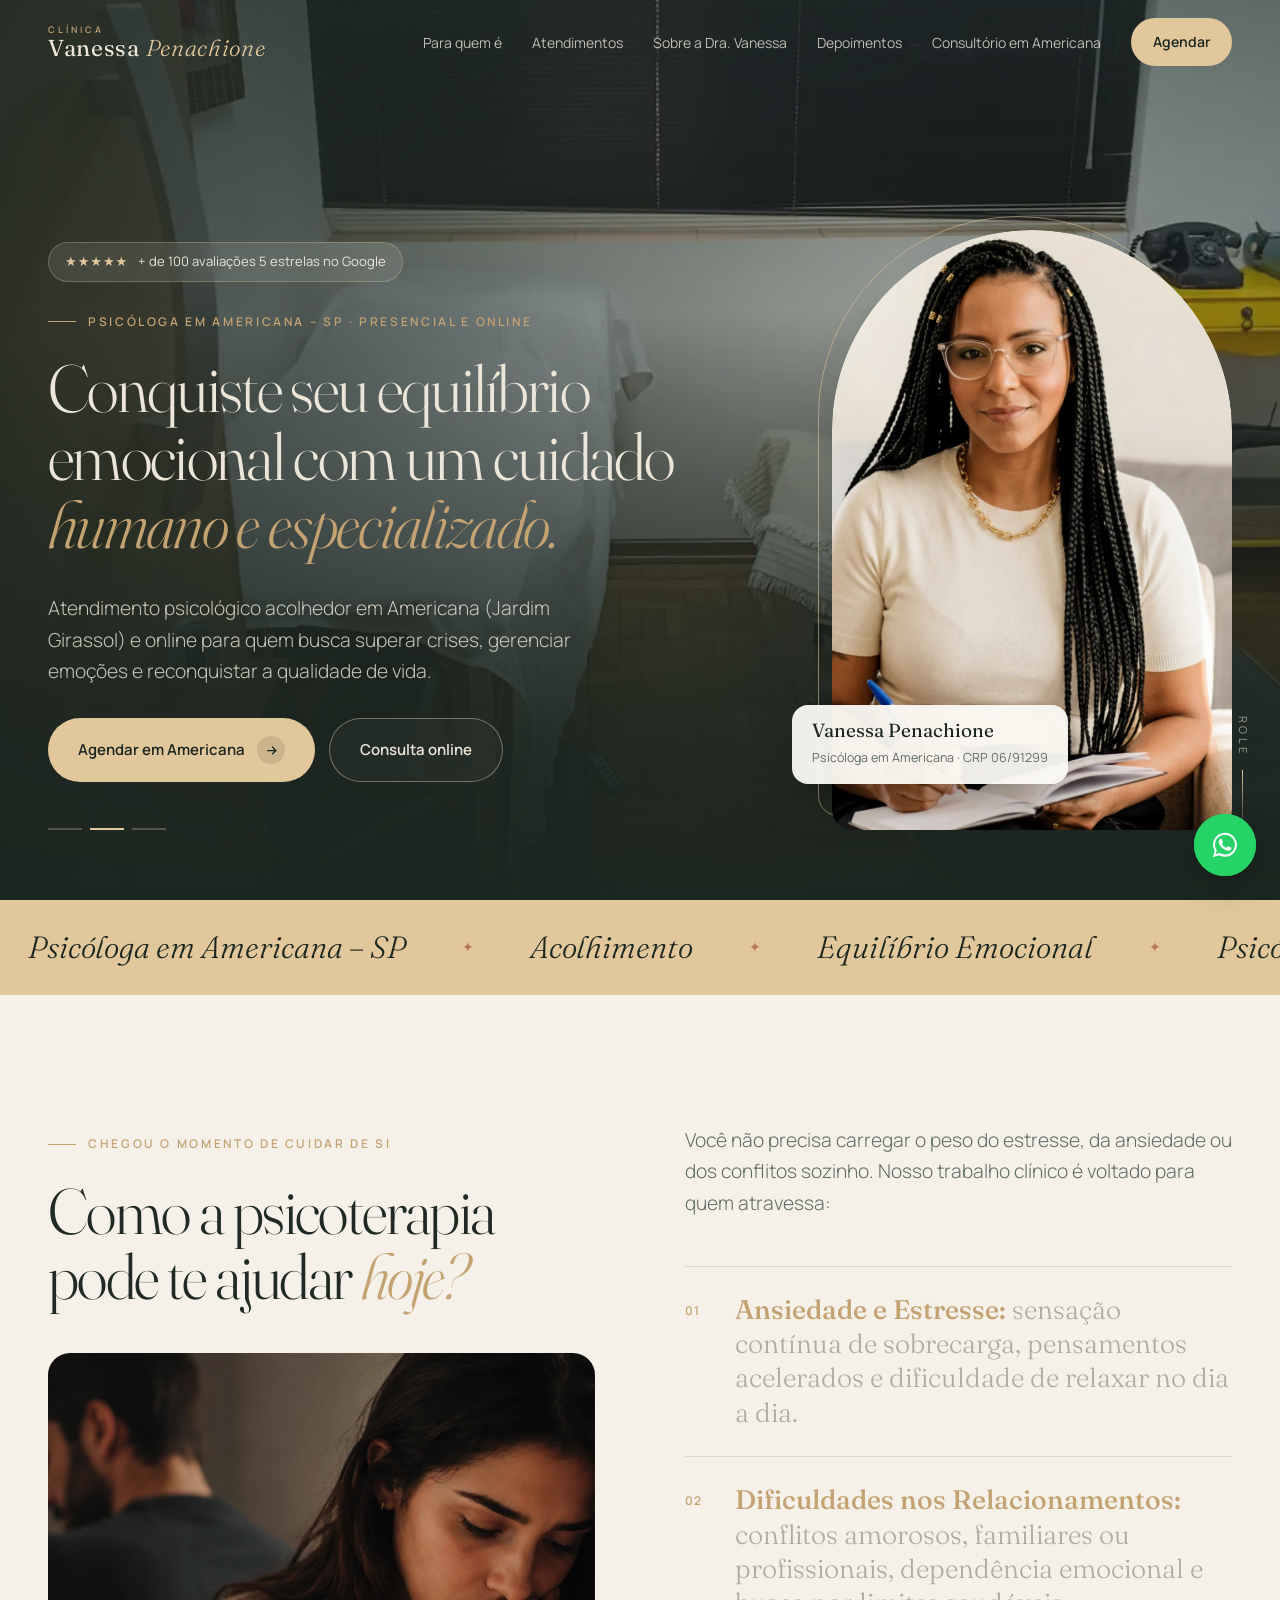
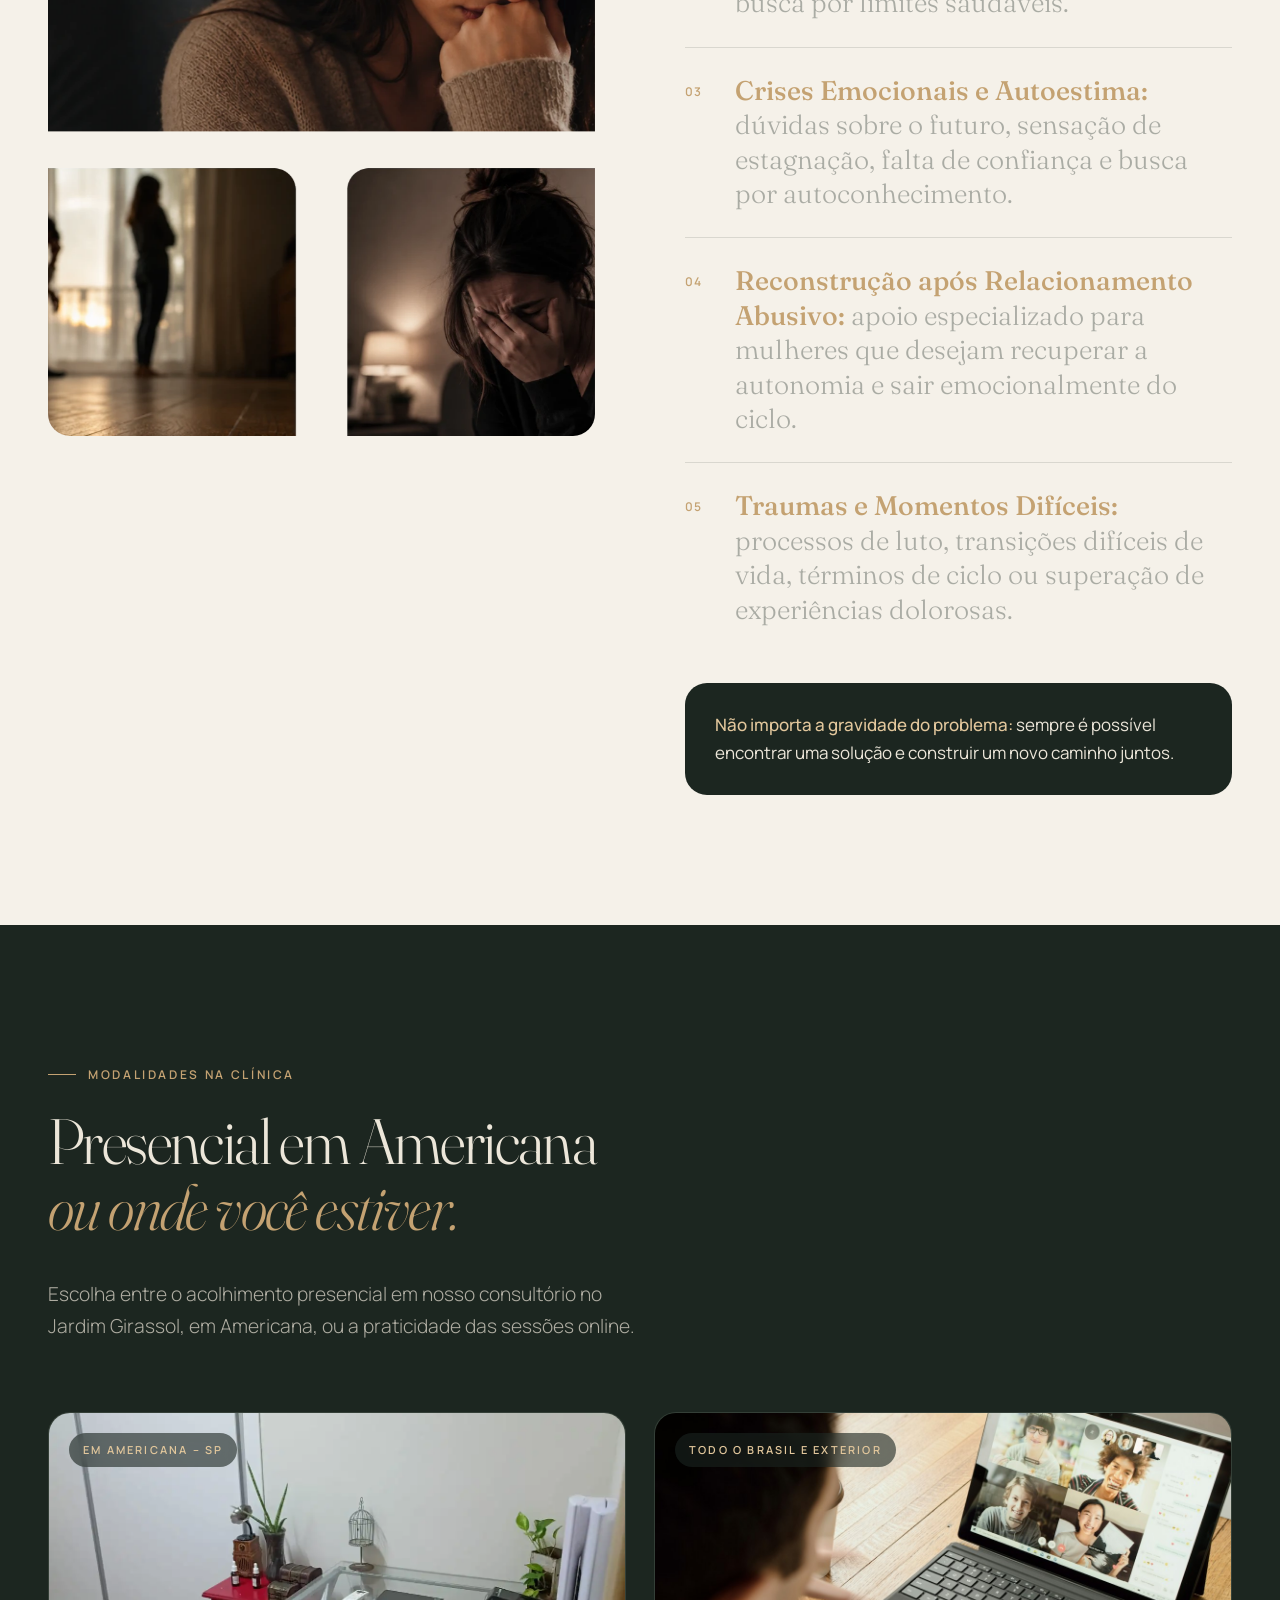
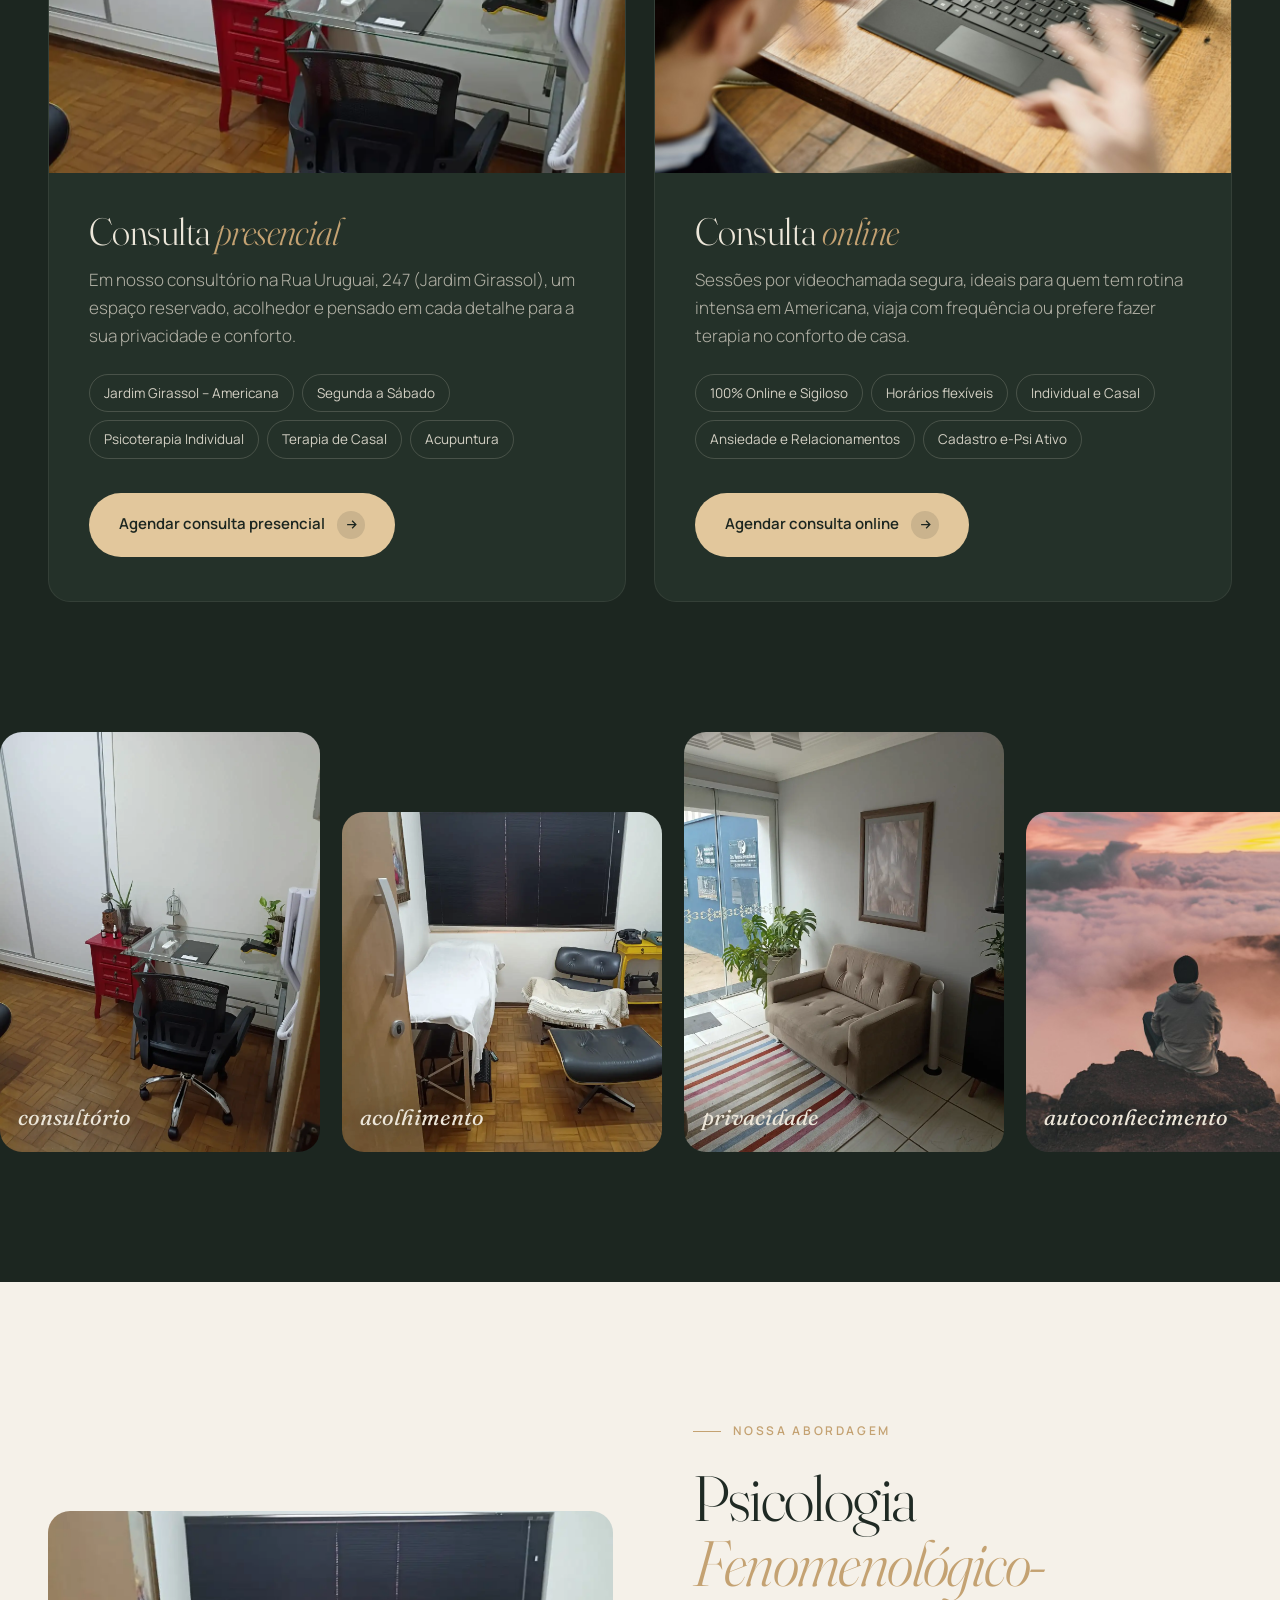
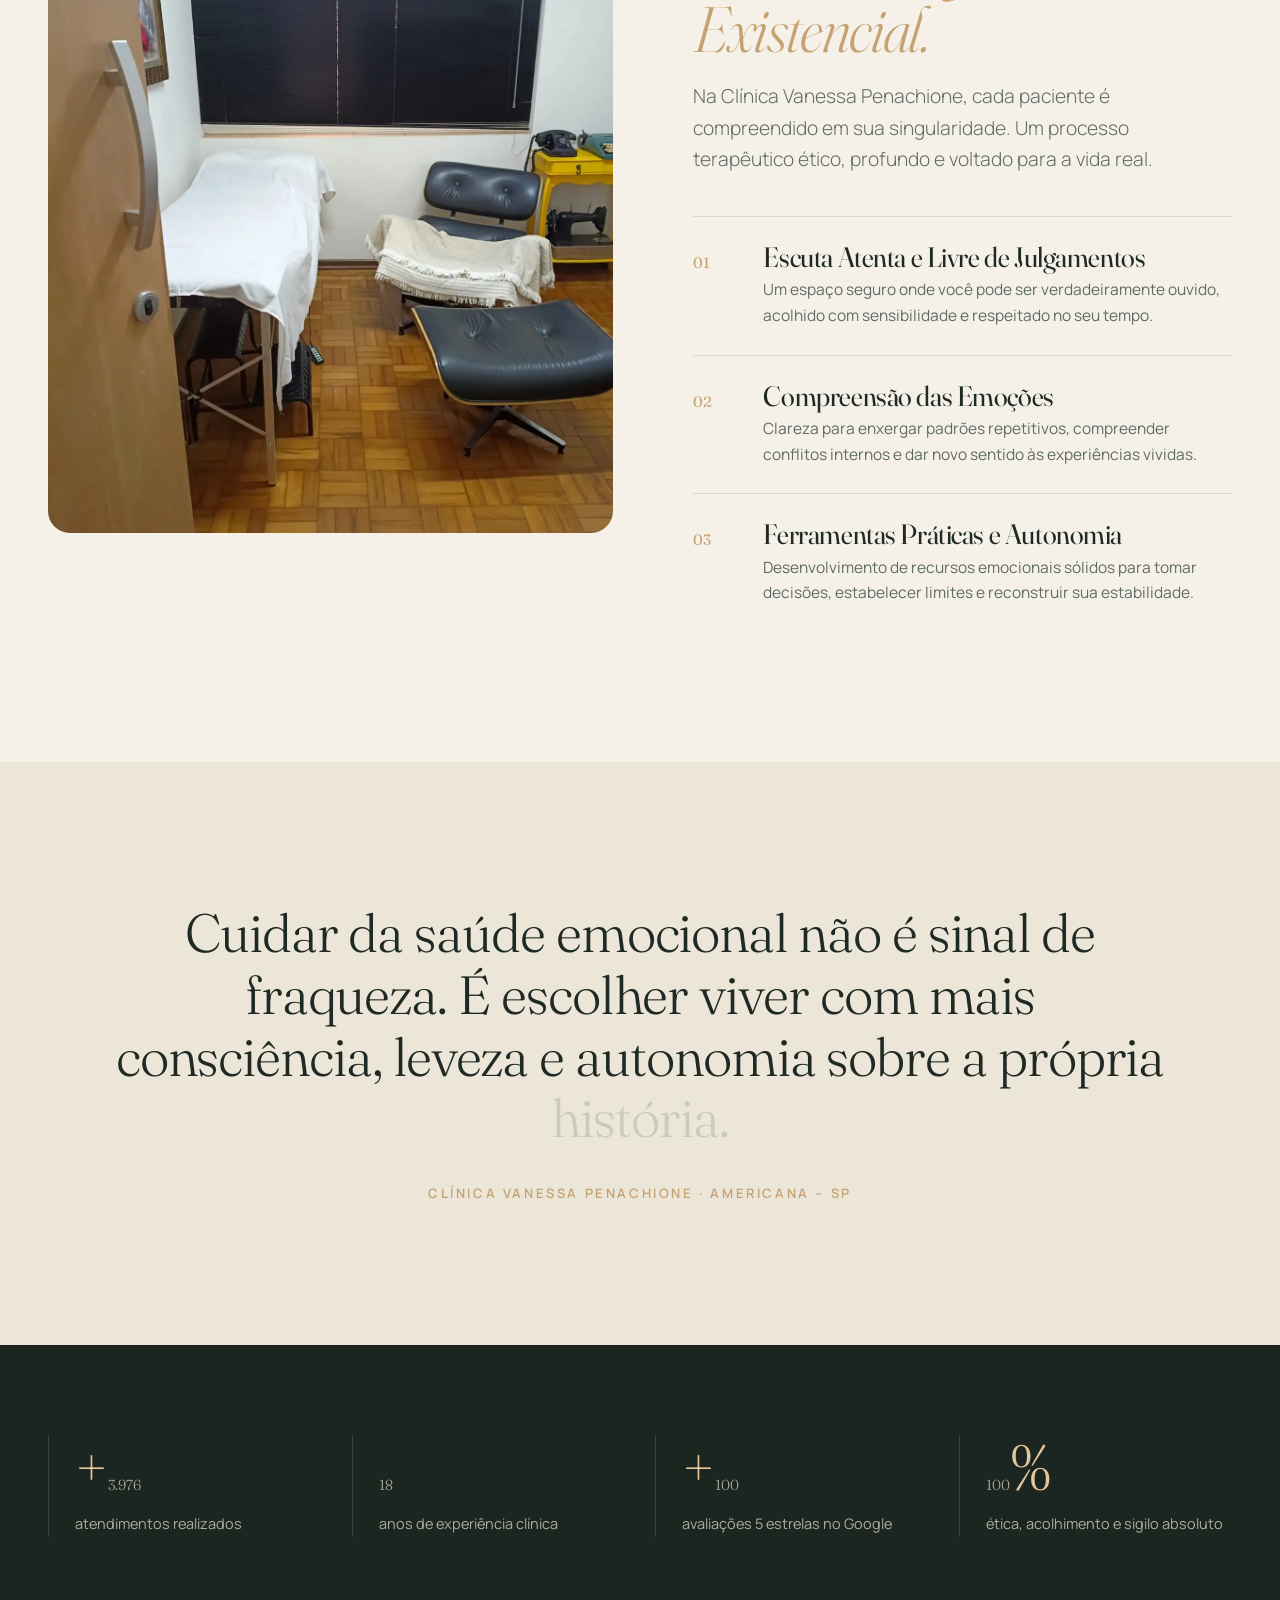
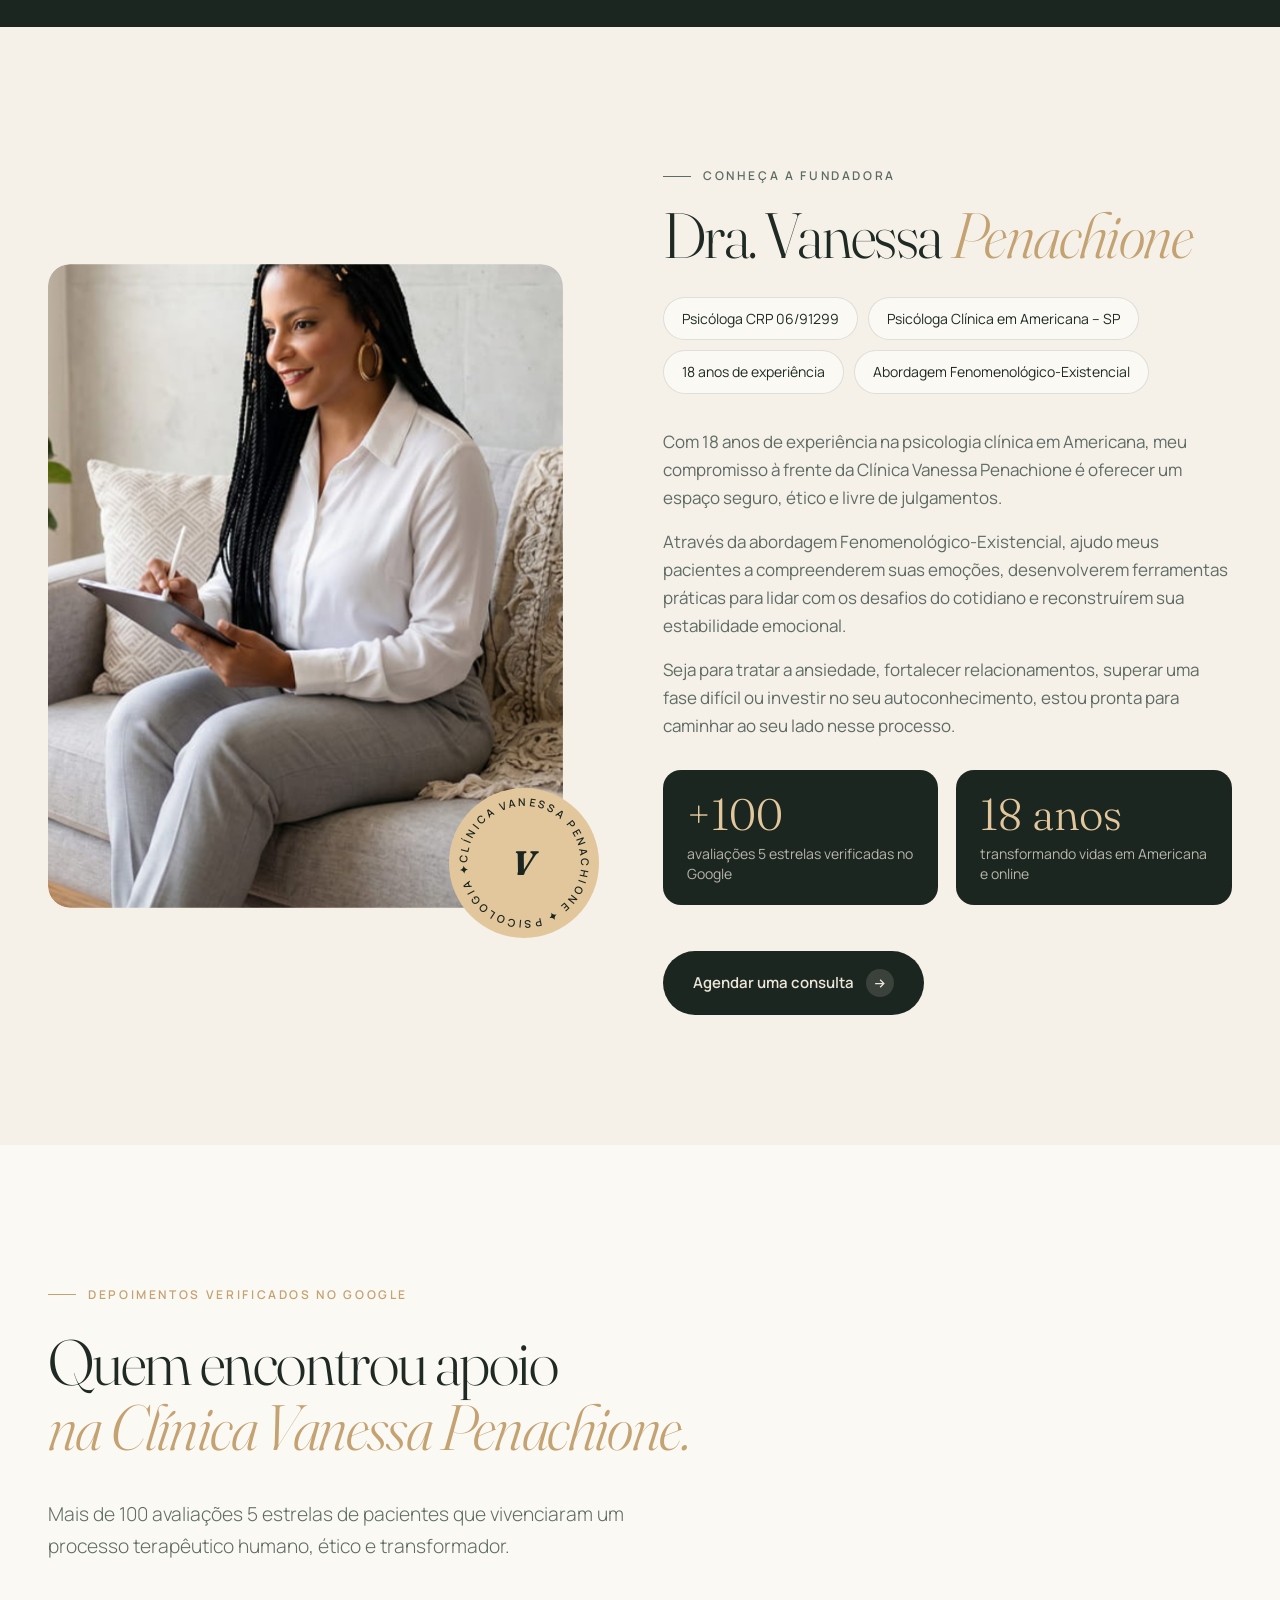
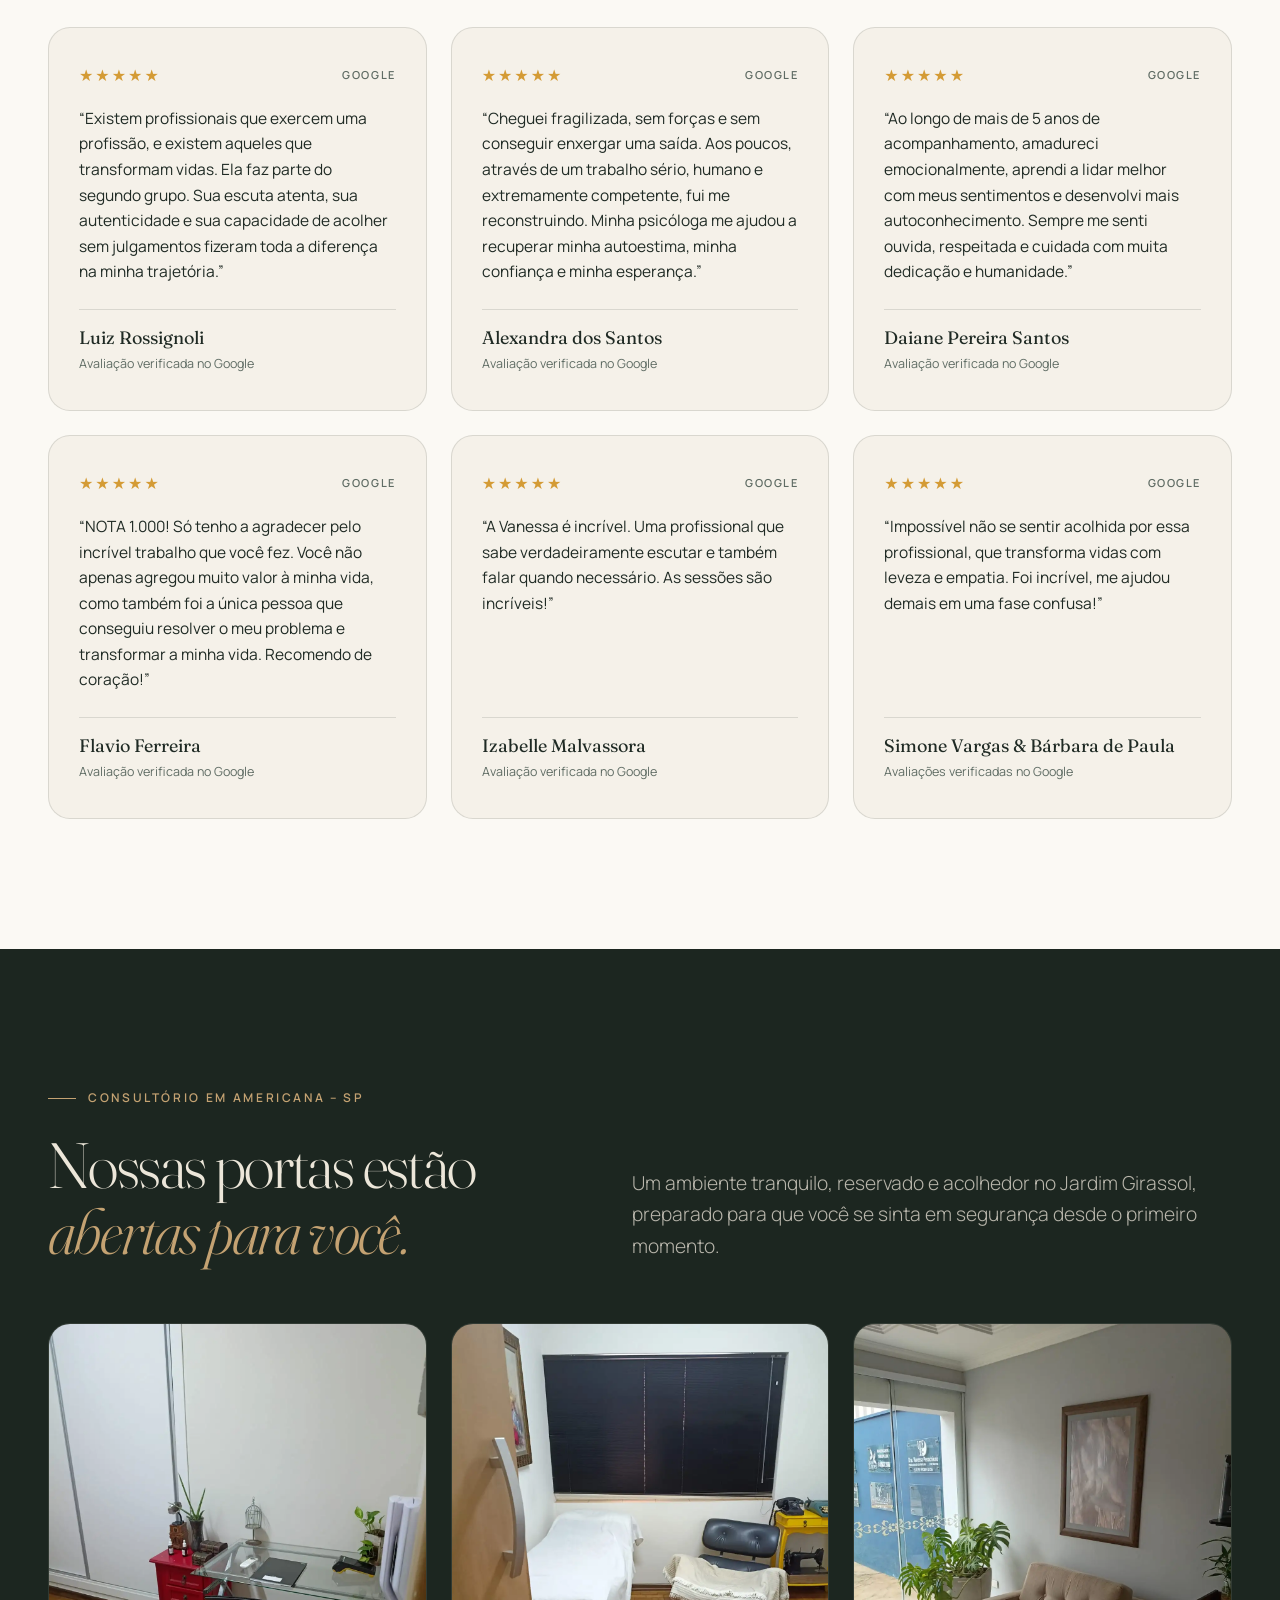
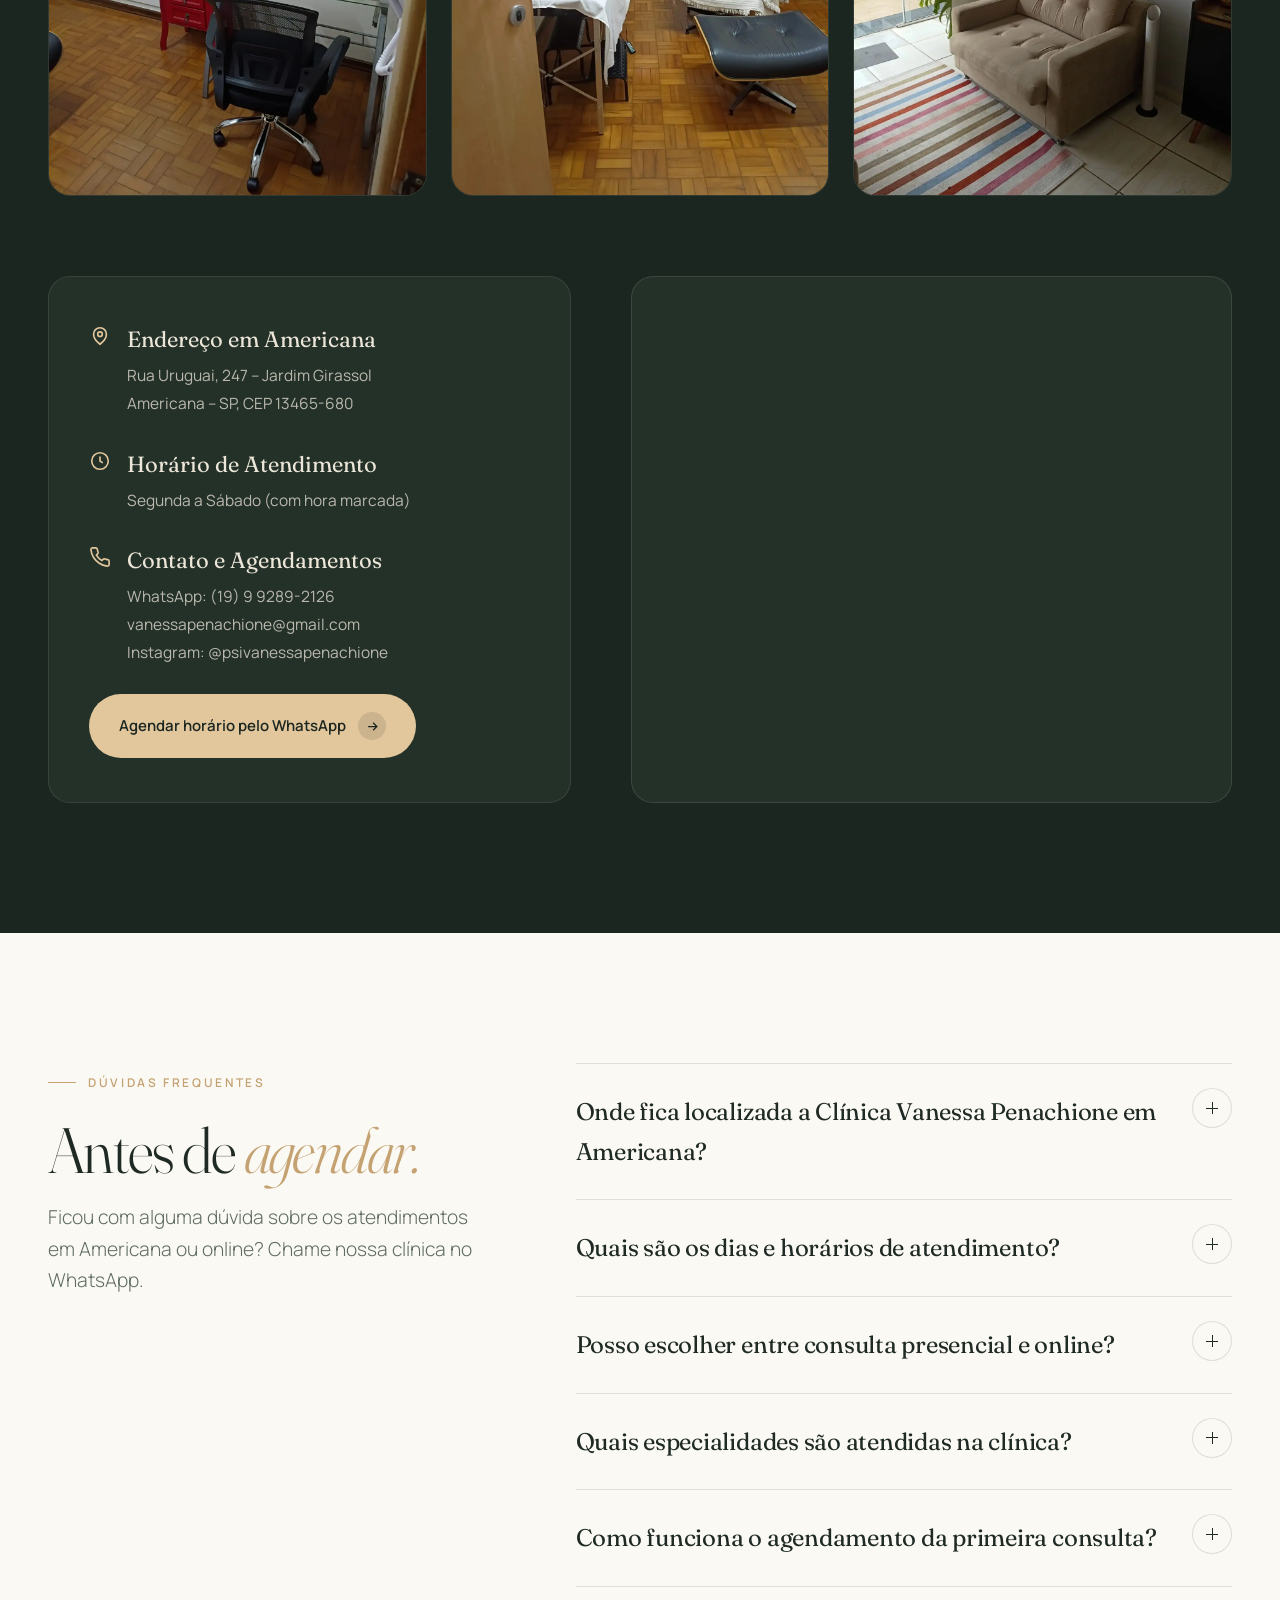
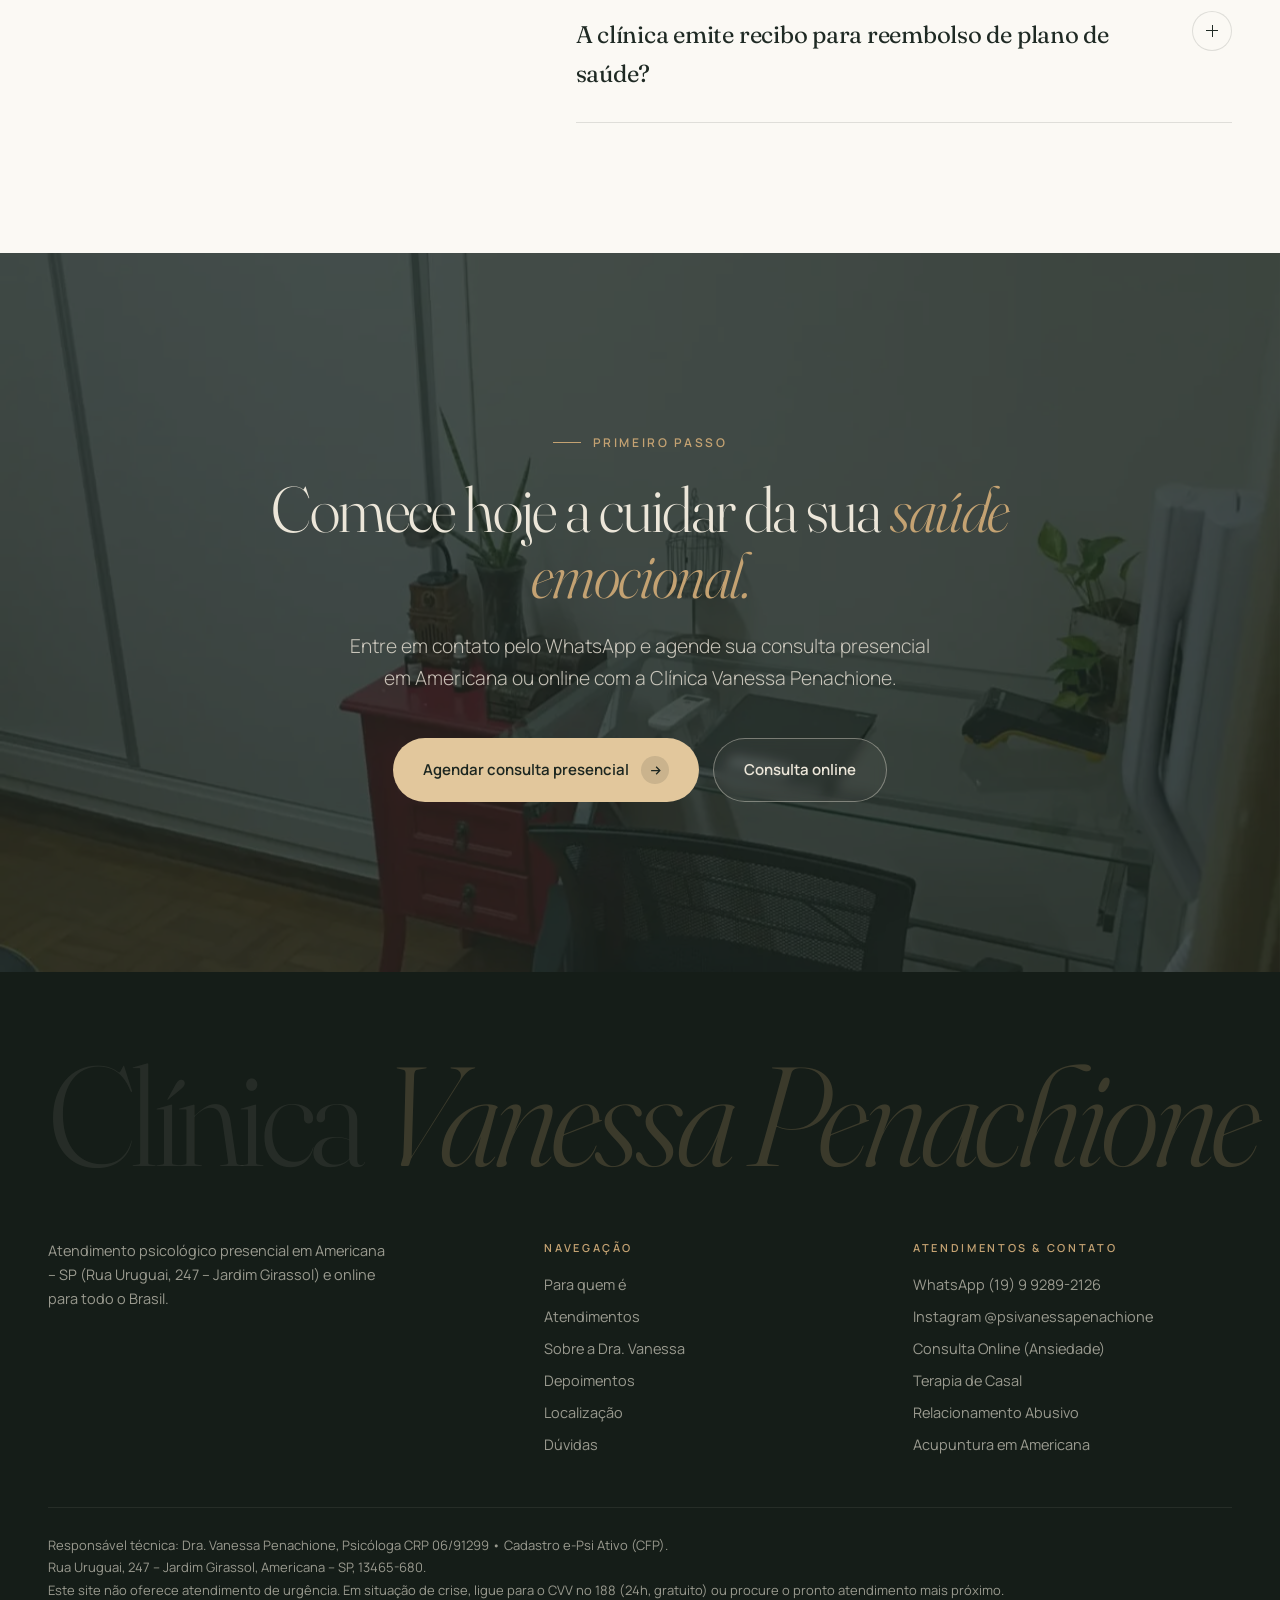
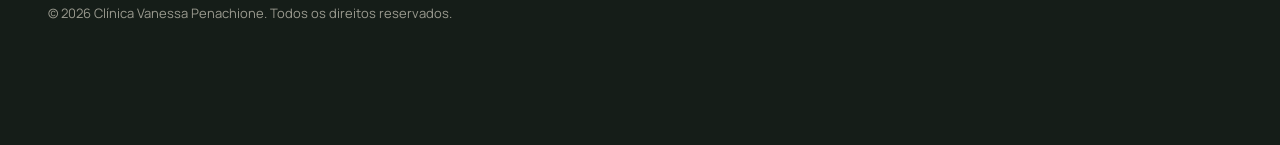
==== americana/index.html @ c2166258 "Adiciona pagina Consulta Online (Ansiedade) e 2a versao de Psicologa em Americana" ====
<!DOCTYPE html>
<html lang="pt-BR">
<head>
  <meta charset="UTF-8">
  <meta name="viewport" content="width=device-width, initial-scale=1.0, viewport-fit=cover">
  <title>Psicóloga em Americana – SP | Clínica Vanessa Penachione</title>
  <meta name="robots" content="max-image-preview:large">
  <meta name="description" content="Atendimento psicológico acolhedor em Americana (Jardim Girassol) e online para quem busca superar crises, gerenciar emoções e reconquistar a qualidade de vida. Clínica Vanessa Penachione – CRP 06/91299.">
  <meta property="og:type" content="website">
  <meta property="og:site_name" content="Clínica Vanessa Penachione">
  <meta property="og:title" content="Psicóloga em Americana – SP | Clínica Vanessa Penachione">
  <meta property="og:description" content="Atendimento psicológico acolhedor em Americana e online. +100 avaliações 5 estrelas no Google e 18 anos de experiência clínica.">
  <meta property="og:url" content="https://vanessapenachione.com.br/psicologa-em-americana/">
  <meta property="og:image" content="https://vanessapenachione.com.br/assets/img/Foto-Vanessa-Psicologa-2.jpg">

  <!-- Google Tag Manager -->
  <script>(function(w,d,s,l,i){w[l]=w[l]||[];w[l].push({'gtm.start':
  new Date().getTime(),event:'gtm.js'});var f=d.getElementsByTagName(s)[0],
  j=d.createElement(s),dl=l!='dataLayer'?'&l='+l:'';j.async=true;j.src=
  'https://www.googletagmanager.com/gtm.js?id='+i+dl;f.parentNode.insertBefore(j,f);
  })(window,document,'script','dataLayer','GTM-53XDV8VB');</script>
  <!-- End Google Tag Manager -->

  <!-- Google Fonts: Fraunces & Manrope -->
  <link rel="preconnect" href="https://fonts.googleapis.com">
  <link rel="preconnect" href="https://fonts.gstatic.com" crossorigin>
  <link href="https://fonts.googleapis.com/css2?family=Fraunces:ital,opsz,wght@0,9..144,300;0,9..144,400;1,9..144,300;1,9..144,400&family=Manrope:wght@300;400;500;600;700&display=swap" rel="stylesheet">

  <style>
#raiz{
  --verde:#1c2620; --verde2:#243129; --verde3:#30433a;
  --creme:#ece6d9; --creme2:#f5f1e9; --papel:#fbf9f4;
  --ouro:#c4a272; --ouro2:#e2c79c; --terra:#b9785a;
  --texto:#1f2a24; --suave:#5f6c64; --linha:rgba(31,42,36,.13);
  --serif:"Fraunces",Georgia,serif; --sans:"Manrope",system-ui,sans-serif;
  --r:22px; --max:1240px; --ease:cubic-bezier(.2,.7,.1,1);
}
#raiz,#raiz *{box-sizing:border-box;margin:0;padding:0}
html{scroll-behavior:smooth}
body{margin:0!important;background:#f5f1e9!important}
#raiz{font-family:var(--sans);font-weight:400;color:var(--texto);background:var(--creme2);font-size:17px;line-height:1.65;-webkit-font-smoothing:antialiased;overflow-x:clip}
#raiz img{max-width:100%;display:block}
#raiz a{color:inherit}
#raiz .wrap{max-width:var(--max);margin:0 auto;padding:0 28px}
#raiz h1,#raiz h2,#raiz h3{font-family:var(--serif);font-weight:300;line-height:1.02;letter-spacing:-.025em;font-variation-settings:"opsz" 144;color:inherit;text-transform:none}
#raiz h1{font-size:clamp(46px,7.6vw,112px)}
#raiz h2{font-size:clamp(36px,5vw,68px)}
#raiz h3{font-size:28px;font-weight:400;letter-spacing:-.015em}
#raiz em{font-style:italic;color:var(--ouro)}
#raiz .kicker{font-size:12px;letter-spacing:.22em;text-transform:uppercase;font-weight:600;color:var(--ouro);display:inline-flex;align-items:center;gap:12px;margin-bottom:24px}
#raiz .kicker:before{content:"";width:28px;height:1px;background:currentColor}
#raiz .lead{font-size:clamp(17px,1.5vw,20px);color:var(--suave);max-width:600px;font-weight:300}
#raiz section{padding:130px 0;position:relative}
#raiz .btn{display:inline-flex;align-items:center;gap:12px;padding:18px 30px;border-radius:999px;font-family:var(--sans);font-size:15px;font-weight:600;text-decoration:none;transition:transform .35s var(--ease),box-shadow .35s,background .35s,color .35s;cursor:pointer;border:0;position:relative;overflow:hidden;white-space:nowrap}
#raiz .btn .seta{width:28px;height:28px;border-radius:50%;display:grid;place-items:center;background:rgba(28,38,32,.12);transition:transform .35s var(--ease)}
#raiz .btn:hover .seta{transform:translateX(4px) rotate(-45deg)}
#raiz .btn svg{width:15px;height:15px}
#raiz .btn-ouro{background:var(--ouro2);color:var(--verde)}
#raiz .btn-ouro:hover{background:#ecd5ae;box-shadow:0 18px 40px -12px rgba(196,162,114,.7)}
#raiz .btn-linha{border:1px solid rgba(236,230,217,.4);color:var(--creme);background:rgba(236,230,217,.04);backdrop-filter:blur(6px)}
#raiz .btn-linha:hover{background:var(--creme);color:var(--verde)}
#raiz .btn-verde{background:var(--verde);color:var(--creme)}
#raiz .btn-verde .seta{background:rgba(236,230,217,.14)}
/* progresso */
#raiz .progresso{position:fixed;top:0;left:0;height:2px;background:var(--ouro2);z-index:80;width:0}
/* header */
#raiz header{position:fixed;inset:0 0 auto 0;z-index:50;transition:background .4s,transform .4s var(--ease)}
#raiz header.solid{background:rgba(28,38,32,.86);backdrop-filter:blur(14px)}
#raiz header.some{transform:translateY(-100%)}
#raiz .nav{display:flex;align-items:center;justify-content:space-between;height:84px}
#raiz .logo{text-decoration:none;color:var(--creme);font-family:var(--serif);font-size:23px;letter-spacing:.03em;line-height:1;font-weight:400}
#raiz .logo small{display:block;font-family:var(--sans);font-size:9px;letter-spacing:.34em;color:var(--ouro);margin-bottom:3px;font-weight:600}
#raiz .logo i{color:var(--ouro2);font-weight:300}
#raiz .menu{display:flex;gap:30px;align-items:center;list-style:none}
#raiz .menu a{text-decoration:none;font-size:14px;position:relative}
#raiz .menu a:not(.btn){color:rgba(236,230,217,.78)}
#raiz .menu a:not(.btn):after{content:"";position:absolute;left:0;bottom:-6px;width:100%;height:1px;background:var(--ouro2);transform:scaleX(0);transform-origin:right;transition:transform .4s var(--ease)}
#raiz .menu a:not(.btn):hover:after{transform:scaleX(1);transform-origin:left}
#raiz .menu .btn{padding:12px 22px;font-size:14px}
#raiz .burger{display:none;background:none;border:1px solid rgba(236,230,217,.3);border-radius:50%;width:46px;height:46px;color:var(--creme)}
#raiz .burger span{display:block;width:16px;height:1px;background:currentColor;margin:4px auto;transition:transform .3s}
/* HERO */
#raiz .hero{min-height:100svh;display:flex;align-items:flex-end;background:var(--verde);color:var(--creme);overflow:hidden;padding:150px 0 70px}
#raiz .slides{position:absolute;inset:0}
#raiz .slide{position:absolute;inset:-4%;background-size:cover;background-position:center;opacity:0;transition:opacity 2s ease;animation:kb 16s linear infinite}
#raiz .slide.ativo{opacity:1}
@keyframes kb{0%{transform:scale(1) translate(0,0)}100%{transform:scale(1.14) translate(-2%,-1%)}}
#raiz .hero:before{content:"";position:absolute;inset:0;z-index:1;background:linear-gradient(180deg,rgba(28,38,32,.62) 0%,rgba(28,38,32,.35) 35%,rgba(28,38,32,.93) 82%,var(--verde) 100%),linear-gradient(90deg,rgba(28,38,32,.76),transparent 70%)}
#raiz .hero .wrap{position:relative;z-index:2;width:100%}
#raiz .hero h1{max-width:760px;margin-bottom:34px;font-size:clamp(42px,5.2vw,86px);animation:sobe 1.2s var(--ease) .15s both}
#raiz .hero-grid{display:grid;grid-template-columns:1fr minmax(300px,400px);gap:70px;align-items:end}
#raiz .hero-foto{position:relative;margin:0;animation:sobe 1.3s var(--ease) .3s both}
#raiz .hero-foto:before{content:"";position:absolute;inset:-14px 14px 14px -14px;border:1px solid rgba(226,199,156,.55);border-radius:220px 220px 22px 22px;z-index:-1}
#raiz .arco{aspect-ratio:2/3;border-radius:220px 220px 22px 22px;overflow:hidden;box-shadow:0 40px 80px -30px rgba(0,0,0,.6);animation:abre 1.6s var(--ease) .35s both}
#raiz .arco img{width:100%;height:100%;object-fit:cover;object-position:70% 22%;animation:zoomout 2.6s var(--ease) .35s both}
#raiz .selo-hero{position:absolute;left:-40px;bottom:46px;background:rgba(251,249,244,.95);color:var(--verde);border-radius:16px;padding:14px 20px;box-shadow:0 24px 50px -18px rgba(0,0,0,.5);animation:flutua 6s ease-in-out infinite}
#raiz .selo-hero b{display:block;font-family:var(--serif);font-weight:400;font-size:19px;line-height:1.2}
#raiz .selo-hero span{font-size:12.5px;color:var(--suave)}
#raiz .google-pill{display:inline-flex;align-items:center;gap:10px;background:rgba(251,249,244,.1);border:1px solid rgba(226,199,156,.3);backdrop-filter:blur(8px);padding:8px 16px;border-radius:999px;font-size:13px;color:var(--creme);margin-bottom:20px}
#raiz .google-pill b{color:var(--ouro2);letter-spacing:1px}
@keyframes sobe{from{opacity:0;transform:translateY(34px)}to{opacity:1;transform:none}}
@keyframes abre{from{clip-path:inset(100% 0 0 0 round 220px 220px 22px 22px)}to{clip-path:inset(0 0 0 0 round 220px 220px 22px 22px)}}
@keyframes zoomout{from{transform:scale(1.12)}to{transform:scale(1)}}
#raiz .hero-base{display:flex;flex-direction:column;align-items:flex-start;gap:30px}
#raiz .hero .lead{color:rgba(236,230,217,.82);max-width:560px}
#raiz .ctas{display:flex;gap:14px;flex-wrap:wrap}
#raiz .fade-in{animation:sobe 1s var(--ease) both}
#raiz .hero .kicker.fade-in{animation-delay:0s}
#raiz .hero .fade-in.d1{animation-delay:.45s}
#raiz .hero .fade-in.d2{animation-delay:.6s}
#raiz .hero .fade-in.d3{animation-delay:.75s}
#raiz .dots{display:flex;gap:8px;margin-top:46px}
#raiz .dots button{width:34px;height:2px;border:0;background:rgba(236,230,217,.25);cursor:pointer;position:relative;overflow:hidden}
#raiz .dots button.ativo:after{content:"";position:absolute;inset:0;background:var(--ouro2);animation:barra 6s linear forwards}
@keyframes barra{from{transform:scaleX(0);transform-origin:left}to{transform:scaleX(1);transform-origin:left}}
#raiz .scroll-ind{position:absolute;right:28px;bottom:70px;z-index:2;writing-mode:vertical-rl;font-size:11px;letter-spacing:.3em;color:rgba(236,230,217,.6);display:flex;align-items:center;gap:14px}
#raiz .scroll-ind:after{content:"";width:1px;height:60px;background:linear-gradient(var(--ouro2),transparent);animation:desce 2s ease-in-out infinite}
@keyframes desce{0%{transform:scaleY(0);transform-origin:top}50%{transform:scaleY(1);transform-origin:top}51%{transform-origin:bottom}100%{transform:scaleY(0);transform-origin:bottom}}
/* marquee */
#raiz .marquee{background:var(--ouro2);color:var(--verde);overflow:hidden;padding:22px 0;white-space:nowrap}
#raiz .marquee .trilho{display:inline-flex;animation:mq 40s linear infinite}
#raiz .marquee span{font-family:var(--serif);font-style:italic;font-size:clamp(22px,2.4vw,32px);font-weight:300;padding:0 28px;display:inline-flex;align-items:center;gap:56px}
#raiz .marquee span:after{content:"✦";font-style:normal;font-size:14px;color:var(--terra)}
@keyframes mq{to{transform:translateX(-50%)}}
/* ident */
#raiz .ident-grid{display:grid;grid-template-columns:1fr 1fr;gap:90px;align-items:start}
#raiz .sticky{position:sticky;top:110px}
#raiz .img-moldura{border-radius:var(--r);overflow:hidden;position:relative;aspect-ratio:4/5}
#raiz .img-moldura img{width:100%;height:118%;object-fit:cover;will-change:transform}
#raiz .selo{position:absolute;left:-30px;bottom:40px;background:var(--papel);border-radius:18px;padding:20px 24px;box-shadow:0 30px 60px -20px rgba(28,38,32,.35);max-width:260px;animation:flutua 6s ease-in-out infinite}
#raiz .selo b{font-family:var(--serif);font-weight:400;font-size:20px;display:block;line-height:1.2;margin-bottom:4px}
#raiz .selo small{color:var(--suave);font-size:13px}
@keyframes flutua{50%{transform:translateY(-10px)}}
#raiz .sinais{list-style:none;margin-top:46px}
#raiz .sinais li{font-family:var(--serif);font-weight:300;font-size:clamp(22px,2.1vw,29px);line-height:1.28;padding:26px 0;border-top:1px solid var(--linha);display:grid;grid-template-columns:50px 1fr;color:rgba(31,42,36,.35);transition:color .6s}
#raiz .sinais li.on{color:var(--texto)}
#raiz .sinais li i{font-family:var(--sans);font-style:normal;font-size:12px;letter-spacing:.1em;color:var(--ouro);padding-top:10px;font-weight:600}
#raiz .fecho{margin-top:30px;padding:28px 30px;border-radius:var(--r);background:var(--verde);color:var(--creme);font-size:17px}
#raiz .fecho strong{color:var(--ouro2);font-weight:500}
/* formatos */
#raiz .formatos{background:var(--verde);color:var(--creme);overflow:hidden}
#raiz .formatos .lead{color:rgba(236,230,217,.7)}
#raiz .topo-sec{display:flex;justify-content:space-between;align-items:flex-end;gap:40px;flex-wrap:wrap}
#raiz .cards{display:grid;grid-template-columns:1fr 1fr;gap:28px;margin-top:70px}
#raiz .card{border-radius:var(--r);overflow:hidden;background:var(--verde2);border:1px solid rgba(236,230,217,.08);display:flex;flex-direction:column;transition:transform .6s var(--ease)}
#raiz .card:hover{transform:translateY(-8px)}
#raiz .card-img{aspect-ratio:16/10;overflow:hidden;position:relative}
#raiz .card-img img{width:100%;height:100%;object-fit:cover;transition:transform 1.4s var(--ease)}
#raiz .card:hover .card-img img{transform:scale(1.07)}
#raiz .card-img .tag{position:absolute;top:20px;left:20px;background:rgba(28,38,32,.6);backdrop-filter:blur(8px);color:var(--ouro2);font-size:11px;letter-spacing:.2em;text-transform:uppercase;padding:8px 14px;border-radius:999px;font-weight:600}
#raiz .card-corpo{padding:40px 40px 44px;display:flex;flex-direction:column;flex:1}
#raiz .card h3{font-size:38px;font-weight:300;margin-bottom:14px}
#raiz .card p{color:rgba(236,230,217,.7);margin-bottom:24px;font-weight:300}
#raiz .chips{display:flex;flex-wrap:wrap;gap:8px;margin-bottom:34px}
#raiz .chips span{border:1px solid rgba(236,230,217,.18);border-radius:999px;padding:7px 14px;font-size:13.5px;color:rgba(236,230,217,.88)}
#raiz .card .btn{margin-top:auto;align-self:flex-start}
/* galeria */
#raiz .galeria{padding:0 0 130px;background:var(--verde);overflow:hidden}
#raiz .galeria .trilho{display:flex;gap:22px;width:max-content;animation:mq 60s linear infinite}
#raiz .galeria:hover .trilho{animation-play-state:paused}
#raiz .galeria figure{width:320px;height:420px;border-radius:var(--r);overflow:hidden;flex:0 0 auto;position:relative}
#raiz .galeria figure:nth-child(even){height:340px;margin-top:80px}
#raiz .galeria img{width:100%;height:100%;object-fit:cover;filter:saturate(.85);transition:filter .6s,transform 1.2s var(--ease)}
#raiz .galeria figure:hover img{filter:saturate(1.05);transform:scale(1.05)}
#raiz .galeria figcaption{position:absolute;left:18px;bottom:16px;color:var(--creme);font-family:var(--serif);font-style:italic;font-size:22px;text-shadow:0 2px 20px rgba(0,0,0,.5)}
/* abordagem */
#raiz .abord{background:var(--creme2)}
#raiz .abord-grid{display:grid;grid-template-columns:1.05fr 1fr;gap:80px;align-items:center}
#raiz .abord-img{border-radius:var(--r);overflow:hidden;aspect-ratio:1/1.1;position:relative}
#raiz .abord-img img{width:100%;height:120%;object-fit:cover}
#raiz .pilares{display:grid;gap:0;margin-top:40px}
#raiz .pilar{display:grid;grid-template-columns:70px 1fr;padding:26px 0;border-top:1px solid var(--linha);cursor:default}
#raiz .pilar .n{font-family:var(--serif);font-size:15px;color:var(--ouro);padding-top:8px}
#raiz .pilar h3{transition:transform .5s var(--ease),color .4s}
#raiz .pilar:hover h3{transform:translateX(10px);color:var(--terra)}
#raiz .pilar p{color:var(--suave);font-size:15.5px;margin-top:6px}
#raiz .citacao{background:var(--creme);padding:140px 0;text-align:center;overflow:hidden}
#raiz .citacao blockquote{font-family:var(--serif);font-weight:300;font-size:clamp(30px,4.2vw,58px);line-height:1.15;letter-spacing:-.02em;max-width:1050px;margin:0 auto}
#raiz .citacao blockquote .pal{opacity:.15;transition:opacity .5s}
#raiz .citacao blockquote .pal.on{opacity:1}
#raiz .citacao cite{display:block;margin-top:34px;font-style:normal;font-size:13px;letter-spacing:.2em;text-transform:uppercase;color:var(--ouro);font-weight:600}
/* depoimentos google */
#raiz .depoimentos{background:var(--papel)}
#raiz .dep-grid{display:grid;grid-template-columns:repeat(3,1fr);gap:24px;margin-top:64px}
#raiz .dep-card{background:var(--creme2);border:1px solid var(--linha);border-radius:var(--r);padding:34px 30px;display:flex;flex-direction:column;justify-content:space-between;transition:transform .4s var(--ease),box-shadow .4s}
#raiz .dep-card:hover{transform:translateY(-6px);box-shadow:0 24px 48px -20px rgba(28,38,32,.15)}
#raiz .dep-stars{color:#d49b35;font-size:16px;letter-spacing:2px;margin-bottom:18px;display:flex;align-items:center;justify-content:space-between}
#raiz .dep-stars span{font-family:var(--sans);font-size:11px;letter-spacing:.14em;text-transform:uppercase;color:var(--suave);font-weight:600}
#raiz .dep-txt{font-size:15.5px;color:var(--texto);line-height:1.65;margin-bottom:24px}
#raiz .dep-autor{display:flex;align-items:center;gap:12px;padding-top:18px;border-top:1px solid var(--linha)}
#raiz .dep-autor b{font-family:var(--serif);font-weight:400;font-size:18px;display:block;line-height:1.1}
#raiz .dep-autor small{font-size:12.5px;color:var(--suave)}
/* numeros */
#raiz .numeros{background:var(--verde);color:var(--creme);padding:90px 0}
#raiz .num-grid{display:grid;grid-template-columns:repeat(4,1fr);gap:30px}
#raiz .num-grid div{border-left:1px solid rgba(236,230,217,.14);padding-left:26px}
#raiz .num-grid b{display:block;font-family:var(--serif);font-weight:300;font-size:clamp(46px,5vw,72px);line-height:1;color:var(--ouro2);margin-bottom:10px}
#raiz .num-grid span{font-size:14.5px;color:rgba(236,230,217,.7)}
/* fundadora */
#raiz .fund-grid{display:grid;grid-template-columns:.95fr 1.05fr;gap:100px;align-items:center}
#raiz .foto{position:relative}
#raiz .foto .img-moldura{aspect-ratio:4/5;clip-path:inset(100% 0 0 0 round 22px);transition:clip-path 1.6s var(--ease)}
#raiz .foto.on .img-moldura{clip-path:inset(0 0 0 0 round 22px)}
#raiz .foto .img-moldura img{height:100%;background:var(--creme);transform:scale(1.03)}
#raiz .assinatura{position:absolute;right:-36px;bottom:-30px;width:150px;height:150px;border-radius:50%;background:var(--ouro2);display:grid;place-items:center;animation:gira 22s linear infinite}
#raiz .assinatura svg{width:100%;height:100%}
#raiz .assinatura b{position:absolute;font-family:var(--serif);font-style:italic;font-size:34px;color:var(--verde);animation:gira 22s linear infinite reverse}
@keyframes gira{to{transform:rotate(360deg)}}
#raiz .creds{display:flex;flex-wrap:wrap;gap:10px;margin:30px 0 34px}
#raiz .creds span{border:1px solid var(--linha);border-radius:999px;padding:9px 18px;font-size:14px;background:var(--papel)}
#raiz .fund p{color:var(--suave);margin-bottom:16px;max-width:580px}
#raiz .fund-nums{display:grid;grid-template-columns:1fr 1fr;gap:18px;margin:30px 0 30px;max-width:580px}
#raiz .fund-nums div{background:var(--verde);color:var(--creme);border-radius:18px;padding:22px 24px}
#raiz .fund-nums b{display:block;font-family:var(--serif);font-weight:300;font-size:44px;line-height:1;color:var(--ouro2);margin-bottom:8px}
#raiz .fund-nums span{font-size:14px;color:rgba(236,230,217,.75);line-height:1.4;display:block}
/* consultorio e localizacao em americana */
#raiz .consultorio{background:var(--verde);color:var(--creme)}
#raiz .consultorio .lead{color:rgba(236,230,217,.75)}
#raiz .clinica-fotos{display:grid;grid-template-columns:repeat(3,1fr);gap:24px;margin-top:60px}
#raiz .clinica-fotos figure{border-radius:var(--r);overflow:hidden;aspect-ratio:4/5;position:relative;border:1px solid rgba(236,230,217,.1)}
#raiz .clinica-fotos img{width:100%;height:100%;object-fit:cover;transition:transform 1.2s var(--ease)}
#raiz .clinica-fotos figure:hover img{transform:scale(1.06)}
#raiz .loc-grid{display:grid;grid-template-columns:1fr 1.15fr;gap:60px;margin-top:80px;align-items:stretch}
#raiz .loc-card{background:var(--verde2);border:1px solid rgba(236,230,217,.1);border-radius:var(--r);padding:44px 40px;display:flex;flex-direction:column;justify-content:space-between;gap:28px}
#raiz .loc-item{display:flex;gap:16px;align-items:flex-start}
#raiz .loc-item svg{flex:0 0 22px;width:22px;height:22px;color:var(--ouro2);margin-top:4px}
#raiz .loc-item b{display:block;font-family:var(--serif);font-weight:400;font-size:22px;color:var(--creme);margin-bottom:4px}
#raiz .loc-item span,#raiz .loc-item a{color:rgba(236,230,217,.75);font-size:15.5px;text-decoration:none}
#raiz .loc-item a:hover{color:var(--ouro2)}
#raiz .mapa-moldura{border-radius:var(--r);overflow:hidden;min-height:420px;border:1px solid rgba(236,230,217,.12);background:var(--verde2)}
#raiz .mapa-moldura iframe{width:100%;height:100%;min-height:420px;border:0;display:block;filter:grayscale(.15) contrast(1.02)}
/* faq */
#raiz .faq{background:var(--papel)}
#raiz .faq-grid{display:grid;grid-template-columns:.8fr 1.2fr;gap:90px}
#raiz details{border-top:1px solid var(--linha)}
#raiz details:last-child{border-bottom:1px solid var(--linha)}
#raiz summary{list-style:none;cursor:pointer;padding:28px 60px 28px 0;font-family:var(--serif);font-size:24px;font-weight:400;letter-spacing:-.01em;position:relative;transition:color .3s}
#raiz summary:hover{color:var(--terra)}
#raiz summary::-webkit-details-marker{display:none}
#raiz summary:after{content:"";position:absolute;right:0;top:24px;width:38px;height:38px;border-radius:50%;border:1px solid var(--linha);background:linear-gradient(var(--texto),var(--texto)) center/12px 1px no-repeat,linear-gradient(var(--texto),var(--texto)) center/1px 12px no-repeat;transition:transform .4s var(--ease),background-color .3s}
#raiz details[open] summary:after{transform:rotate(45deg);background-color:var(--ouro2)}
#raiz details p{padding:0 60px 28px 0;color:var(--suave)}
/* final */
#raiz .final{color:var(--creme);text-align:center;overflow:hidden;padding:170px 0}
#raiz .final-bg{position:absolute;inset:-15% 0;background:url("../assets/img/Clinica-3.webp") center/cover;will-change:transform}
#raiz .final:before{content:"";position:absolute;inset:0;background:rgba(28,38,32,.78);z-index:1}
#raiz .final .wrap{position:relative;z-index:2}
#raiz .final h2{max-width:900px;margin:0 auto 24px}
#raiz .final .lead{margin:0 auto 44px;color:rgba(236,230,217,.8)}
#raiz .final .ctas{justify-content:center}
#raiz footer{background:#151d18;color:rgba(236,230,217,.62);padding:80px 0 120px;font-size:14.5px;overflow:hidden}
#raiz .foot-logo{font-family:var(--serif);font-weight:300;font-size:clamp(54px,11vw,160px);line-height:.9;letter-spacing:-.04em;color:rgba(236,230,217,.08);margin-bottom:60px;white-space:nowrap}
#raiz .foot-logo i{color:rgba(196,162,114,.22)}
#raiz .foot{display:grid;grid-template-columns:1.4fr 1fr 1fr;gap:50px}
#raiz footer h4{font-size:11px;letter-spacing:.24em;color:var(--ouro);font-weight:600;margin-bottom:16px}
#raiz footer ul{list-style:none;display:grid;gap:8px}
#raiz footer a{text-decoration:none}
#raiz footer a:hover{color:var(--creme)}
#raiz .legal{margin-top:50px;padding-top:26px;border-top:1px solid rgba(236,230,217,.08);font-size:13px;line-height:1.75}
#raiz .wa-fixo{position:fixed;right:24px;bottom:24px;z-index:60;width:62px;height:62px;border-radius:50%;background:#25d366;color:#fff;display:grid;place-items:center;box-shadow:0 14px 34px -8px rgba(0,0,0,.35);transition:transform .3s var(--ease)}
#raiz .wa-fixo:hover{transform:scale(1.08)}
#raiz .wa-fixo:before{content:"";position:absolute;inset:0;border-radius:50%;border:2px solid #25d366;animation:onda 2.4s ease-out infinite}
@keyframes onda{to{transform:scale(1.6);opacity:0}}
#raiz .wa-fixo svg{width:30px;height:30px}
#raiz .barra-mobile{display:none}
/* reveal */
#raiz .rv{opacity:0;transform:translateY(40px);transition:opacity 1.1s ease,transform 1.1s var(--ease)}
#raiz .rv.on{opacity:1;transform:none}
#raiz .rv.d1{transition-delay:.12s}
#raiz .rv.d2{transition-delay:.24s}
#raiz .rv.d3{transition-delay:.36s}
@media (prefers-reduced-motion:reduce){
  #raiz,#raiz *,#raiz *:before,#raiz:before,#raiz *:after,#raiz:after{animation:none!important;transition:none!important}
  #raiz .rv,#raiz .fade-in{opacity:1;transform:none}
  #raiz .foto .img-moldura{clip-path:none}
  #raiz .slide.ativo{opacity:1}
}
@media (max-width:1000px){
  #raiz section{padding:96px 0}
  #raiz .menu{position:fixed;inset:84px 0 auto 0;background:var(--verde);flex-direction:column;align-items:flex-start;padding:30px 28px 36px;gap:22px;display:none}
  #raiz .menu.aberto{display:flex}
  #raiz .menu a{font-size:18px}
  #raiz .burger{display:block}
  #raiz .ident-grid,#raiz .cards,#raiz .fund-grid,#raiz .faq-grid,#raiz .foot,#raiz .abord-grid,#raiz .loc-grid{grid-template-columns:1fr;gap:50px}
  #raiz .dep-grid{grid-template-columns:1fr 1fr}
  #raiz .clinica-fotos{grid-template-columns:1fr 1fr}
  #raiz .sticky{position:relative;top:0}
  #raiz .num-grid{grid-template-columns:1fr 1fr}
  #raiz .selo{left:16px}
  #raiz .assinatura{right:10px;width:120px;height:120px}
  #raiz .foto{max-width:460px}
  #raiz .scroll-ind{display:none}
  #raiz .hero-grid{grid-template-columns:1fr 300px;gap:40px}
}
@media (max-width:600px){
  #raiz{font-size:16px}
  #raiz .wrap{padding:0 20px}
  #raiz .hero{padding:120px 0 40px}
  #raiz .hero h1{margin-bottom:24px}
  #raiz .hero-grid{grid-template-columns:1fr;gap:34px}
  #raiz .hero-foto{order:-1;width:50%;max-width:210px}
  #raiz .hero-foto:before{inset:-10px 10px 10px -10px}
  #raiz .selo-hero{left:auto;right:-88%;bottom:20px;padding:10px 14px}
  #raiz .selo-hero b{font-size:16px}
  #raiz .selo-hero span{font-size:11px}
  #raiz .ctas{width:100%}
  #raiz .ctas .btn{width:100%;justify-content:center}
  #raiz .dots{margin-top:30px}
  #raiz .card-corpo{padding:28px 24px 30px}
  #raiz .card h3{font-size:32px}
  #raiz .card .btn{align-self:stretch;justify-content:center}
  #raiz .galeria{padding-bottom:96px}
  #raiz .galeria figure{width:230px;height:300px}
  #raiz .galeria figure:nth-child(even){height:250px;margin-top:50px}
  #raiz .dep-grid,#raiz .clinica-fotos{grid-template-columns:1fr}
  #raiz .loc-card{padding:30px 24px}
  #raiz .num-grid{gap:34px 16px}
  #raiz .num-grid div{padding-left:16px}
  #raiz .sinais li{grid-template-columns:38px 1fr;padding:20px 0}
  #raiz summary{font-size:21px;padding-right:54px}
  #raiz .wa-fixo{display:none}
  #raiz .barra-mobile{display:flex;position:fixed;inset:auto 0 0 0;z-index:60;padding:12px 14px calc(12px + env(safe-area-inset-bottom));background:rgba(28,38,32,.94);backdrop-filter:blur(12px);gap:10px;transform:translateY(110%);transition:transform .4s var(--ease)}
  #raiz .barra-mobile.on{transform:none}
  #raiz .barra-mobile .btn{flex:1;justify-content:center;padding:15px 8px;font-size:14px}
  #raiz .final{padding:120px 0}
}
  </style>
</head>
<body>
  <!-- Google Tag Manager (noscript) -->
  <noscript><iframe src="https://www.googletagmanager.com/ns.html?id=GTM-53XDV8VB"
  height="0" width="0" style="display:none;visibility:hidden"></iframe></noscript>
  <!-- End Google Tag Manager (noscript) -->

<div id="raiz">
<div class="progresso" id="prog" style="width: 0%;"></div>

<header id="topo">
  <div class="wrap nav">
    <a href="#inicio" class="logo" aria-label="Clínica Vanessa Penachione, início"><small>CLÍNICA</small>Vanessa <i>Penachione</i></a>
    <button class="burger" aria-label="Abrir menu" aria-expanded="false" onclick="toggleMenu(this)"><span></span><span></span></button>
    <ul class="menu" id="menu">
      <li><a href="#paraqueme">Para quem é</a></li>
      <li><a href="#formatos">Atendimentos</a></li>
      <li><a href="#fundadora">Sobre a Dra. Vanessa</a></li>
      <li><a href="#depoimentos">Depoimentos</a></li>
      <li><a href="#localizacao">Consultório em Americana</a></li>
      <li><a class="btn btn-ouro wa" data-origem="menu_americana" href="https://wa.me/5519992892126?text=Oi%2C%20vim%20pelo%20site%20para%20saber%20mais%20sobre%20a%20consulta%20em%20Americana." target="_blank" rel="noopener">Agendar</a></li>
    </ul>
  </div>
</header>

<main>
<section class="hero" id="inicio">
  <div class="slides" aria-hidden="true">
    <div class="slide" style="background-image:url('../assets/img/Clinica-3.webp')"></div>
    <div class="slide ativo" style="background-image:url('../assets/img/Clinica-2.webp')"></div>
    <div class="slide" style="background-image:url('../assets/img/Clinica-1.webp')"></div>
  </div>
  <div class="wrap">
    <div class="hero-grid">
      <div class="hero-txt">
        <div class="google-pill fade-in"><b>★★★★★</b> <span>+ de 100 avaliações 5 estrelas no Google</span></div>
        <br>
        <p class="kicker fade-in">Psicóloga em Americana – SP · Presencial e Online</p>
        <h1 id="titulo">Conquiste seu equilíbrio emocional com um cuidado <em>humano e especializado.</em></h1>
        <div class="hero-base">
          <p class="lead fade-in d1">Atendimento psicológico acolhedor em Americana (Jardim Girassol) e online para quem busca superar crises, gerenciar emoções e reconquistar a qualidade de vida.</p>
          <div class="ctas fade-in d2">
            <a class="btn btn-ouro wa" data-origem="hero_presencial" href="https://wa.me/5519992892126?text=Oi%2C%20vim%20pelo%20site%20e%20gostaria%20de%20agendar%20uma%20consulta%20presencial%20em%20Americana." target="_blank" rel="noopener">Agendar em Americana <span class="seta"><svg viewBox="0 0 24 24" fill="none" stroke="currentColor" stroke-width="2"><path d="M5 12h14M13 6l6 6-6 6"></path></svg></span></a>
            <a class="btn btn-linha wa" data-origem="hero_online" href="https://wa.me/5519992892126?text=Oi%2C%20vim%20pelo%20site%20e%20gostaria%20de%20agendar%20uma%20consulta%20online." target="_blank" rel="noopener">Consulta online</a>
          </div>
        </div>
        <div class="dots fade-in d3" id="dots">
          <button aria-label="Foto 1"></button>
          <button aria-label="Foto 2" class="ativo"></button>
          <button aria-label="Foto 3"></button>
        </div>
      </div>
      <figure class="hero-foto">
        <div class="arco">
          <img decoding="async" fetchpriority="high" src="../assets/img/vanessa.webp" alt="Dra. Vanessa Penachione – Psicóloga em Americana">
        </div>
        <figcaption class="selo-hero">
          <b>Vanessa Penachione</b>
          <span>Psicóloga em Americana · CRP 06/91299</span>
        </figcaption>
      </figure>
    </div>
  </div>
  <div class="scroll-ind">ROLE</div>
</section>

<div class="marquee" aria-hidden="true"><div class="trilho">
  <span>Psicóloga em Americana – SP</span><span>Acolhimento</span><span>Equilíbrio Emocional</span><span>Psicóloga em Americana – SP</span><span>Acolhimento</span><span>Equilíbrio Emocional</span><span>Psicóloga em Americana – SP</span><span>Acolhimento</span><span>Equilíbrio Emocional</span><span>Psicóloga em Americana – SP</span><span>Acolhimento</span><span>Equilíbrio Emocional</span>
</div></div>

<section class="ident" id="paraqueme">
  <div class="wrap ident-grid">
    <div class="sticky">
      <p class="kicker rv">Chegou o momento de cuidar de si</p>
      <h2 class="rv d1">Como a psicoterapia pode te ajudar <em>hoje?</em></h2>
      <div class="img-moldura rv d2" style="margin-top:44px;aspect-ratio:4/5">
        <img decoding="async" class="parallax" data-vel="0.06" src="../assets/img/1.webp" alt="Atendimento Psicológico em Americana – Dra. Vanessa Penachione" style="object-position:center top" loading="lazy">
      </div>
    </div>
    <div>
      <p class="lead rv">Você não precisa carregar o peso do estresse, da ansiedade ou dos conflitos sozinho. Nosso trabalho clínico é voltado para quem atravessa:</p>
      <ul class="sinais" id="sinaisLista">
        <li><i>01</i><span><strong style="font-weight:500;color:var(--ouro)">Ansiedade e Estresse:</strong> sensação contínua de sobrecarga, pensamentos acelerados e dificuldade de relaxar no dia a dia.</span></li>
        <li><i>02</i><span><strong style="font-weight:500;color:var(--ouro)">Dificuldades nos Relacionamentos:</strong> conflitos amorosos, familiares ou profissionais, dependência emocional e busca por limites saudáveis.</span></li>
        <li><i>03</i><span><strong style="font-weight:500;color:var(--ouro)">Crises Emocionais e Autoestima:</strong> dúvidas sobre o futuro, sensação de estagnação, falta de confiança e busca por autoconhecimento.</span></li>
        <li><i>04</i><span><strong style="font-weight:500;color:var(--ouro)">Reconstrução após Relacionamento Abusivo:</strong> apoio especializado para mulheres que desejam recuperar a autonomia e sair emocionalmente do ciclo.</span></li>
        <li><i>05</i><span><strong style="font-weight:500;color:var(--ouro)">Traumas e Momentos Difíceis:</strong> processos de luto, transições difíceis de vida, términos de ciclo ou superação de experiências dolorosas.</span></li>
      </ul>
      <p class="fecho rv"><strong>Não importa a gravidade do problema:</strong> sempre é possível encontrar uma solução e construir um novo caminho juntos.</p>
    </div>
  </div>
</section>

<section class="formatos" id="formatos">
  <div class="wrap">
    <div class="topo-sec">
      <div>
        <p class="kicker rv">Modalidades na clínica</p>
        <h2 class="rv d1">Presencial em Americana<br><em>ou onde você estiver.</em></h2>
      </div>
      <p class="lead rv d2">Escolha entre o acolhimento presencial em nosso consultório no Jardim Girassol, em Americana, ou a praticidade das sessões online.</p>
    </div>
    <div class="cards">
      <article class="card rv">
        <div class="card-img"><img decoding="async" src="../assets/img/Clinica-3.webp" alt="Consultório da Clínica Vanessa Penachione em Americana" loading="lazy"><span class="tag">Em Americana – SP</span></div>
        <div class="card-corpo">
          <h3>Consulta <em>presencial</em></h3>
          <p>Em nosso consultório na Rua Uruguai, 247 (Jardim Girassol), um espaço reservado, acolhedor e pensado em cada detalhe para a sua privacidade e conforto.</p>
          <div class="chips"><span>Jardim Girassol – Americana</span><span>Segunda a Sábado</span><span>Psicoterapia Individual</span><span>Terapia de Casal</span><span>Acupuntura</span></div>
          <a class="btn btn-ouro wa" data-origem="card_presencial" href="https://wa.me/5519992892126?text=Oi%2C%20vim%20pelo%20site%20e%20gostaria%20de%20agendar%20uma%20consulta%20presencial%20em%20Americana." target="_blank" rel="noopener">Agendar consulta presencial <span class="seta"><svg viewBox="0 0 24 24" fill="none" stroke="currentColor" stroke-width="2"><path d="M5 12h14M13 6l6 6-6 6"></path></svg></span></a>
        </div>
      </article>
      <article class="card rv d1">
        <div class="card-img"><img decoding="async" src="../assets/img/casal/photo-1612831455359-970e23a1e4e9.jpg" alt="Atendimento psicológico online por videochamada" loading="lazy"><span class="tag">Todo o Brasil e Exterior</span></div>
        <div class="card-corpo">
          <h3>Consulta <em>online</em></h3>
          <p>Sessões por videochamada segura, ideais para quem tem rotina intensa em Americana, viaja com frequência ou prefere fazer terapia no conforto de casa.</p>
          <div class="chips"><span>100% Online e Sigiloso</span><span>Horários flexíveis</span><span>Individual e Casal</span><span>Ansiedade e Relacionamentos</span><span>Cadastro e-Psi Ativo</span></div>
          <a class="btn btn-ouro wa" data-origem="card_online" href="https://wa.me/5519992892126?text=Oi%2C%20vim%20pelo%20site%20e%20gostaria%20de%20agendar%20uma%20consulta%20online." target="_blank" rel="noopener">Agendar consulta online <span class="seta"><svg viewBox="0 0 24 24" fill="none" stroke="currentColor" stroke-width="2"><path d="M5 12h14M13 6l6 6-6 6"></path></svg></span></a>
        </div>
      </article>
    </div>
  </div>
</section>

<div class="galeria" aria-hidden="true"><div class="trilho">
  <figure><img decoding="async" src="../assets/img/Clinica-3.webp" alt="" loading="lazy"><figcaption>consultório</figcaption></figure>
  <figure><img decoding="async" src="../assets/img/Clinica-2.webp" alt="" loading="lazy"><figcaption>acolhimento</figcaption></figure>
  <figure><img decoding="async" src="../assets/img/Clinica-1.webp" alt="" loading="lazy"><figcaption>privacidade</figcaption></figure>
  <figure><img decoding="async" src="../assets/img/casal/photo-1512438248247-f0f2a5a8b7f0.jpg" alt="" loading="lazy"><figcaption>autoconhecimento</figcaption></figure>
  <figure><img decoding="async" src="../assets/img/casal/photo-1501004318641-b39e6451bec6.jpg" alt="" loading="lazy"><figcaption>cuidado</figcaption></figure>
  <figure><img decoding="async" src="../assets/img/casal/photo-1495474472287-4d71bcdd2085.jpg" alt="" loading="lazy"><figcaption>escuta</figcaption></figure>
  <figure><img decoding="async" src="../assets/img/Clinica-3.webp" alt="" loading="lazy"><figcaption>consultório</figcaption></figure>
  <figure><img decoding="async" src="../assets/img/Clinica-2.webp" alt="" loading="lazy"><figcaption>acolhimento</figcaption></figure>
  <figure><img decoding="async" src="../assets/img/Clinica-1.webp" alt="" loading="lazy"><figcaption>privacidade</figcaption></figure>
  <figure><img decoding="async" src="../assets/img/casal/photo-1512438248247-f0f2a5a8b7f0.jpg" alt="" loading="lazy"><figcaption>autoconhecimento</figcaption></figure>
  <figure><img decoding="async" src="../assets/img/casal/photo-1501004318641-b39e6451bec6.jpg" alt="" loading="lazy"><figcaption>cuidado</figcaption></figure>
  <figure><img decoding="async" src="../assets/img/casal/photo-1495474472287-4d71bcdd2085.jpg" alt="" loading="lazy"><figcaption>escuta</figcaption></figure>
</div></div>

<section class="abord" id="abordagem">
  <div class="wrap abord-grid">
    <div class="abord-img rv"><img decoding="async" class="parallax" data-vel="0.1" src="../assets/img/Clinica-2.webp" alt="Ambiente da Clínica Vanessa Penachione em Americana" loading="lazy"></div>
    <div>
      <p class="kicker rv">Nossa abordagem</p>
      <h2 class="rv d1">Psicologia <em>Fenomenológico-Existencial.</em></h2>
      <p class="lead rv d2" style="margin-top:20px">Na Clínica Vanessa Penachione, cada paciente é compreendido em sua singularidade. Um processo terapêutico ético, profundo e voltado para a vida real.</p>
      <div class="pilares">
        <div class="pilar rv"><span class="n">01</span><div><h3>Escuta Atenta e Livre de Julgamentos</h3><p>Um espaço seguro onde você pode ser verdadeiramente ouvido, acolhido com sensibilidade e respeitado no seu tempo.</p></div></div>
        <div class="pilar rv d1"><span class="n">02</span><div><h3>Compreensão das Emoções</h3><p>Clareza para enxergar padrões repetitivos, compreender conflitos internos e dar novo sentido às experiências vividas.</p></div></div>
        <div class="pilar rv d2"><span class="n">03</span><div><h3>Ferramentas Práticas e Autonomia</h3><p>Desenvolvimento de recursos emocionais sólidos para tomar decisões, estabelecer limites e reconstruir sua estabilidade.</p></div></div>
      </div>
    </div>
  </div>
</section>

<section class="citacao">
  <div class="wrap">
    <blockquote id="cita">Cuidar da saúde emocional não é sinal de fraqueza. É escolher viver com mais consciência, leveza e autonomia sobre a própria história.</blockquote>
    <cite>Clínica Vanessa Penachione · Americana – SP</cite>
  </div>
</section>

<section class="numeros">
  <div class="wrap num-grid">
    <div class="rv"><b>+<span class="conta" data-n="4000">4.000</span></b><span>atendimentos realizados</span></div>
    <div class="rv d1"><b><span class="conta" data-n="18">18</span></b><span>anos de experiência clínica</span></div>
    <div class="rv d2"><b>+<span class="conta" data-n="100">100</span></b><span>avaliações 5 estrelas no Google</span></div>
    <div class="rv d3"><b><span class="conta" data-n="100">100</span>%</b><span>ética, acolhimento e sigilo absoluto</span></div>
  </div>
</section>

<section id="fundadora">
  <div class="wrap fund-grid">
    <div class="foto" id="foto">
      <div class="img-moldura">
        <img decoding="async" src="../assets/img/Foto-Vanessa-Psicologa-2.jpg" alt="Dra. Vanessa Penachione – Psicóloga em Americana" loading="lazy">
      </div>
      <div class="assinatura" aria-hidden="true">
        <svg viewBox="0 0 100 100"><defs><path id="circ" d="M50,50 m-38,0 a38,38 0 1,1 76,0 a38,38 0 1,1 -76,0"></path></defs><text font-family="Manrope" font-size="7.1" letter-spacing="1.7" fill="#1c2620" font-weight="600"><textPath href="#circ">CLÍNICA VANESSA PENACHIONE ✦ PSICOLOGIA ✦</textPath></text></svg>
        <b>V</b>
      </div>
    </div>
    <div class="fund">
      <p class="kicker rv">Conheça a fundadora</p>
      <h2 class="rv d1">Dra. Vanessa <em>Penachione</em></h2>
      <div class="creds rv d2"><span>Psicóloga CRP 06/91299</span><span>Psicóloga Clínica em Americana – SP</span><span>18 anos de experiência</span><span>Abordagem Fenomenológico-Existencial</span></div>
      <p class="rv">Com 18 anos de experiência na psicologia clínica em Americana, meu compromisso à frente da Clínica Vanessa Penachione é oferecer um espaço seguro, ético e livre de julgamentos.</p>
      <p class="rv">Através da abordagem Fenomenológico-Existencial, ajudo meus pacientes a compreenderem suas emoções, desenvolverem ferramentas práticas para lidar com os desafios do cotidiano e reconstruírem sua estabilidade emocional.</p>
      <p class="rv">Seja para tratar a ansiedade, fortalecer relacionamentos, superar uma fase difícil ou investir no seu autoconhecimento, estou pronta para caminhar ao seu lado nesse processo.</p>
      <div class="fund-nums rv">
        <div><b>+100</b><span>avaliações 5 estrelas verificadas no Google</span></div>
        <div><b>18 anos</b><span>transformando vidas em Americana e online</span></div>
      </div>
      <a class="btn btn-verde wa rv" data-origem="fundadora" href="https://wa.me/5519992892126?text=Oi%2C%20vim%20pelo%20site%20para%20saber%20mais%20sobre%20a%20consulta." style="margin-top:16px" target="_blank" rel="noopener">Agendar uma consulta <span class="seta"><svg viewBox="0 0 24 24" fill="none" stroke="currentColor" stroke-width="2"><path d="M5 12h14M13 6l6 6-6 6"></path></svg></span></a>
    </div>
  </div>
</section>

<section class="depoimentos" id="depoimentos">
  <div class="wrap">
    <div class="topo-sec">
      <div>
        <p class="kicker rv">Depoimentos verificados no Google</p>
        <h2 class="rv d1">Quem encontrou apoio<br><em>na Clínica Vanessa Penachione.</em></h2>
      </div>
      <p class="lead rv d2">Mais de 100 avaliações 5 estrelas de pacientes que vivenciaram um processo terapêutico humano, ético e transformador.</p>
    </div>

    <div class="dep-grid">
      <article class="dep-card rv">
        <div>
          <div class="dep-stars">★★★★★ <span>Google</span></div>
          <p class="dep-txt">“Existem profissionais que exercem uma profissão, e existem aqueles que transformam vidas. Ela faz parte do segundo grupo. Sua escuta atenta, sua autenticidade e sua capacidade de acolher sem julgamentos fizeram toda a diferença na minha trajetória.”</p>
        </div>
        <div class="dep-autor"><div><b>Luiz Rossignoli</b><small>Avaliação verificada no Google</small></div></div>
      </article>

      <article class="dep-card rv d1">
        <div>
          <div class="dep-stars">★★★★★ <span>Google</span></div>
          <p class="dep-txt">“Cheguei fragilizada, sem forças e sem conseguir enxergar uma saída. Aos poucos, através de um trabalho sério, humano e extremamente competente, fui me reconstruindo. Minha psicóloga me ajudou a recuperar minha autoestima, minha confiança e minha esperança.”</p>
        </div>
        <div class="dep-autor"><div><b>Alexandra dos Santos</b><small>Avaliação verificada no Google</small></div></div>
      </article>

      <article class="dep-card rv d2">
        <div>
          <div class="dep-stars">★★★★★ <span>Google</span></div>
          <p class="dep-txt">“Ao longo de mais de 5 anos de acompanhamento, amadureci emocionalmente, aprendi a lidar melhor com meus sentimentos e desenvolvi mais autoconhecimento. Sempre me senti ouvida, respeitada e cuidada com muita dedicação e humanidade.”</p>
        </div>
        <div class="dep-autor"><div><b>Daiane Pereira Santos</b><small>Avaliação verificada no Google</small></div></div>
      </article>

      <article class="dep-card rv">
        <div>
          <div class="dep-stars">★★★★★ <span>Google</span></div>
          <p class="dep-txt">“NOTA 1.000! Só tenho a agradecer pelo incrível trabalho que você fez. Você não apenas agregou muito valor à minha vida, como também foi a única pessoa que conseguiu resolver o meu problema e transformar a minha vida. Recomendo de coração!”</p>
        </div>
        <div class="dep-autor"><div><b>Flavio Ferreira</b><small>Avaliação verificada no Google</small></div></div>
      </article>

      <article class="dep-card rv d1">
        <div>
          <div class="dep-stars">★★★★★ <span>Google</span></div>
          <p class="dep-txt">“A Vanessa é incrível. Uma profissional que sabe verdadeiramente escutar e também falar quando necessário. As sessões são incríveis!”</p>
        </div>
        <div class="dep-autor"><div><b>Izabelle Malvassora</b><small>Avaliação verificada no Google</small></div></div>
      </article>

      <article class="dep-card rv d2">
        <div>
          <div class="dep-stars">★★★★★ <span>Google</span></div>
          <p class="dep-txt">“Impossível não se sentir acolhida por essa profissional, que transforma vidas com leveza e empatia. Foi incrível, me ajudou demais em uma fase confusa!”</p>
        </div>
        <div class="dep-autor"><div><b>Simone Vargas &amp; Bárbara de Paula</b><small>Avaliações verificadas no Google</small></div></div>
      </article>
    </div>
  </div>
</section>

<section class="consultorio" id="localizacao">
  <div class="wrap">
    <div class="topo-sec">
      <div>
        <p class="kicker rv">Consultório em Americana – SP</p>
        <h2 class="rv d1">Nossas portas estão<br><em>abertas para você.</em></h2>
      </div>
      <p class="lead rv d2">Um ambiente tranquilo, reservado e acolhedor no Jardim Girassol, preparado para que você se sinta em segurança desde o primeiro momento.</p>
    </div>

    <div class="clinica-fotos">
      <figure class="rv"><img decoding="async" src="../assets/img/Clinica-3.webp" alt="Consultório Clínica Vanessa Penachione em Americana – Ambiente 1" loading="lazy"></figure>
      <figure class="rv d1"><img decoding="async" src="../assets/img/Clinica-2.webp" alt="Consultório Clínica Vanessa Penachione em Americana – Ambiente 2" loading="lazy"></figure>
      <figure class="rv d2"><img decoding="async" src="../assets/img/Clinica-1.webp" alt="Consultório Clínica Vanessa Penachione em Americana – Ambiente 3" loading="lazy"></figure>
    </div>

    <div class="loc-grid">
      <div class="loc-card rv">
        <div class="loc-item">
          <svg viewBox="0 0 24 24" fill="none" stroke="currentColor" stroke-width="1.8"><path d="M12 21s-7-5.6-7-11a7 7 0 1 1 14 0c0 5.4-7 11-7 11z"></path><circle cx="12" cy="10" r="2.5"></circle></svg>
          <div>
            <b>Endereço em Americana</b>
            <span>Rua Uruguai, 247 – Jardim Girassol<br>Americana – SP, CEP 13465-680</span>
          </div>
        </div>
        <div class="loc-item">
          <svg viewBox="0 0 24 24" fill="none" stroke="currentColor" stroke-width="1.8"><circle cx="12" cy="12" r="9"></circle><path d="M12 7v5l3 2"></path></svg>
          <div>
            <b>Horário de Atendimento</b>
            <span>Segunda a Sábado (com hora marcada)</span>
          </div>
        </div>
        <div class="loc-item">
          <svg viewBox="0 0 24 24" fill="none" stroke="currentColor" stroke-width="1.8"><path d="M22 16.92v3a2 2 0 0 1-2.18 2 19.79 19.79 0 0 1-8.63-3.07 19.5 19.5 0 0 1-6-6 19.79 19.79 0 0 1-3.07-8.67A2 2 0 0 1 4.11 2h3a2 2 0 0 1 2 1.72c.13.96.36 1.9.7 2.81a2 2 0 0 1-.45 2.11L8.09 9.91a16 16 0 0 0 6 6l1.27-1.27a2 2 0 0 1 2.11-.45c.91.34 1.85.57 2.81.7A2 2 0 0 1 22 16.92z"></path></svg>
          <div>
            <b>Contato e Agendamentos</b>
            <span><a class="wa" data-origem="loc_whats" href="https://wa.me/5519992892126?text=Oi%2C%20vim%20pelo%20site%20para%20saber%20mais%20sobre%20a%20consulta.">WhatsApp: (19) 9 9289-2126</a><br><a href="mailto:vanessapenachione@gmail.com">vanessapenachione@gmail.com</a><br><a href="https://www.instagram.com/psivanessapenachione/" target="_blank" rel="noopener">Instagram: @psivanessapenachione</a></span>
          </div>
        </div>
        <a class="btn btn-ouro wa" data-origem="loc_cta" href="https://wa.me/5519992892126?text=Oi%2C%20vim%20pelo%20site%20e%20gostaria%20de%20agendar%20uma%20consulta%20em%20Americana." style="align-self:flex-start" target="_blank" rel="noopener">Agendar horário pelo WhatsApp <span class="seta"><svg viewBox="0 0 24 24" fill="none" stroke="currentColor" stroke-width="2"><path d="M5 12h14M13 6l6 6-6 6"></path></svg></span></a>
      </div>

      <div class="mapa-moldura rv d1">
        <iframe
          loading="lazy"
          src="https://maps.google.com/maps?q=R.%20Uruguai%2C%20247%20-%20Jardim%20Girassol%2C%20Americana%20-%20SP%2C%2013465-680&amp;t=m&amp;z=15&amp;output=embed&amp;iwloc=near"
          title="R. Uruguai, 247 - Jardim Girassol, Americana - SP, 13465-680"
          aria-label="R. Uruguai, 247 - Jardim Girassol, Americana - SP, 13465-680">
        </iframe>
      </div>
    </div>
  </div>
</section>

<section class="faq" id="duvidas">
  <div class="wrap faq-grid">
    <div>
      <p class="kicker rv">Dúvidas frequentes</p>
      <h2 class="rv d1">Antes de <em>agendar.</em></h2>
      <p class="lead rv d2" style="margin-top:20px">Ficou com alguma dúvida sobre os atendimentos em Americana ou online? Chame nossa clínica no WhatsApp.</p>
    </div>
    <div class="rv">
      <details><summary>Onde fica localizada a Clínica Vanessa Penachione em Americana?</summary><p>Nosso consultório fica na Rua Uruguai, 247 – Jardim Girassol, em Americana – SP (CEP 13465-680), em uma região tranquila e de fácil acesso.</p></details>
      <details><summary>Quais são os dias e horários de atendimento?</summary><p>Atendemos de segunda a sábado, sempre com horário previamente agendado pelo WhatsApp para garantir total pontualidade e privacidade.</p></details>
      <details><summary>Posso escolher entre consulta presencial e online?</summary><p>Sim! Você pode realizar suas sessões presencialmente no consultório em Americana, 100% online por videochamada, ou alternar quando precisar viajar.</p></details>
      <details><summary>Quais especialidades são atendidas na clínica?</summary><p>Realizamos psicoterapia individual (ansiedade, estresse, autoestima, depressão, luto, superação de relacionamentos abusivos), terapia de casal e sessões de acupuntura em Americana.</p></details>
      <details><summary>Como funciona o agendamento da primeira consulta?</summary><p>Basta clicar em qualquer botão de WhatsApp desta página. Conversamos rapidamente para entender sua preferência de modalidade (presencial ou online) e definimos o melhor dia e horário para você.</p></details>
      <details><summary>A clínica emite recibo para reembolso de plano de saúde?</summary><p>Sim. Emitimos recibo regulamentado para que você possa solicitar reembolso de psicoterapia junto ao seu convênio médico.</p></details>
    </div>
  </div>
</section>

<section class="final" id="agendar">
  <div class="final-bg" id="finalBg"></div>
  <div class="wrap">
    <p class="kicker rv">Primeiro passo</p>
    <h2 class="rv d1">Comece hoje a cuidar da sua <em>saúde emocional.</em></h2>
    <p class="lead rv d2">Entre em contato pelo WhatsApp e agende sua consulta presencial em Americana ou online com a Clínica Vanessa Penachione.</p>
    <div class="ctas rv d3">
      <a class="btn btn-ouro wa" data-origem="final_presencial" href="https://wa.me/5519992892126?text=Oi%2C%20vim%20pelo%20site%20e%20gostaria%20de%20agendar%20uma%20consulta%20presencial%20em%20Americana." target="_blank" rel="noopener">Agendar consulta presencial <span class="seta"><svg viewBox="0 0 24 24" fill="none" stroke="currentColor" stroke-width="2"><path d="M5 12h14M13 6l6 6-6 6"></path></svg></span></a>
      <a class="btn btn-linha wa" data-origem="final_online" href="https://wa.me/5519992892126?text=Oi%2C%20vim%20pelo%20site%20e%20gostaria%20de%20agendar%20uma%20consulta%20online." target="_blank" rel="noopener">Consulta online</a>
    </div>
  </div>
</section>
</main>

<footer>
  <div class="wrap">
    <div class="foot-logo">Clínica <i>Vanessa Penachione</i></div>
    <div class="foot">
      <div><p style="max-width:340px">Atendimento psicológico presencial em Americana – SP (Rua Uruguai, 247 – Jardim Girassol) e online para todo o Brasil.</p></div>
      <div>
        <h4>NAVEGAÇÃO</h4>
        <ul>
          <li><a href="#paraqueme">Para quem é</a></li>
          <li><a href="#formatos">Atendimentos</a></li>
          <li><a href="#fundadora">Sobre a Dra. Vanessa</a></li>
          <li><a href="#depoimentos">Depoimentos</a></li>
          <li><a href="#localizacao">Localização</a></li>
          <li><a href="#duvidas">Dúvidas</a></li>
        </ul>
      </div>
      <div>
        <h4>ATENDIMENTOS &amp; CONTATO</h4>
        <ul>
          <li><a class="wa" data-origem="rodape" href="https://wa.me/5519992892126?text=Oi%2C%20vim%20pelo%20site%20para%20saber%20mais%20sobre%20a%20consulta." target="_blank" rel="noopener">WhatsApp (19) 9 9289-2126</a></li>
          <li><a href="https://www.instagram.com/psivanessapenachione/" target="_blank" rel="noopener">Instagram @psivanessapenachione</a></li>
          <li><a href="../consulta-online/">Consulta Online (Ansiedade)</a></li>
          <li><a href="../terapiadecasal/">Terapia de Casal</a></li>
          <li><a href="../relacionamentoabusivo/">Relacionamento Abusivo</a></li>
          <li><a href="../vanessa-penachione-acupuntura-em-americana/">Acupuntura em Americana</a></li>
        </ul>
      </div>
    </div>
    <div class="legal">
      Responsável técnica: Dra. Vanessa Penachione, Psicóloga CRP 06/91299 • Cadastro e-Psi Ativo (CFP).<br>
      Rua Uruguai, 247 – Jardim Girassol, Americana – SP, 13465-680.<br>
      Este site não oferece atendimento de urgência. Em situação de crise, ligue para o CVV no 188 (24h, gratuito) ou procure o pronto atendimento mais próximo.<br>
      © <span id="ano">2026</span> Clínica Vanessa Penachione. Todos os direitos reservados.
    </div>
  </div>
</footer>

<a class="wa-fixo wa" data-origem="flutuante" href="https://wa.me/5519992892126?text=Oi%2C%20vim%20pelo%20site%20para%20saber%20mais%20sobre%20a%20consulta." aria-label="Falar no WhatsApp" target="_blank" rel="noopener">
  <svg viewBox="0 0 32 32" fill="currentColor"><path d="M16 3C9 3 3.3 8.6 3.3 15.6c0 2.4.7 4.7 1.9 6.7L3 29l6.9-2.1c1.9 1 4 1.6 6.1 1.6 7 0 12.7-5.6 12.7-12.6S23 3 16 3zm0 23.1c-1.9 0-3.8-.5-5.4-1.5l-.4-.2-4.1 1.2 1.2-4-.3-.4c-1.1-1.7-1.6-3.6-1.6-5.6C5.4 9.8 10.2 5.1 16 5.1s10.6 4.7 10.6 10.5S21.8 26.1 16 26.1zm5.8-7.8c-.3-.2-1.9-.9-2.2-1-.3-.1-.5-.2-.7.2-.2.3-.8 1-1 1.2-.2.2-.4.2-.7.1-.3-.2-1.3-.5-2.6-1.6-1-.8-1.6-1.9-1.8-2.2-.2-.3 0-.5.1-.6l.5-.6c.2-.2.2-.3.3-.6.1-.2 0-.4 0-.6l-1-2.4c-.3-.6-.5-.5-.7-.5h-.6c-.2 0-.6.1-.9.4-.3.3-1.2 1.1-1.2 2.7s1.2 3.2 1.4 3.4c.2.2 2.4 3.6 5.7 5 .8.3 1.4.5 1.9.7.8.2 1.5.2 2.1.1.6-.1 1.9-.8 2.2-1.5.3-.8.3-1.4.2-1.5-.1-.2-.3-.3-.6-.4z"></path></svg>
</a>
<div class="barra-mobile" id="barra">
  <a class="btn btn-ouro wa" data-origem="barra_presencial" href="https://wa.me/5519992892126?text=Oi%2C%20vim%20pelo%20site%20e%20gostaria%20de%20agendar%20uma%20consulta%20presencial%20em%20Americana." target="_blank" rel="noopener">Consulta em Americana</a>
  <a class="btn btn-linha wa" data-origem="barra_online" href="https://wa.me/5519992892126?text=Oi%2C%20vim%20pelo%20site%20e%20gostaria%20de%20agendar%20uma%20consulta%20online." target="_blank" rel="noopener">Online</a>
</div>

<script>
/* ===== CONFIG ===== */
const WHATS = "5519992892126";
const MSG = {
  presencial: "Oi, vim pelo site e gostaria de agendar uma consulta presencial em Americana.",
  online: "Oi, vim pelo site e gostaria de agendar uma consulta online.",
  geral: "Oi, vim pelo site para saber mais sobre a consulta."
};
/* ================== */
const reduz = matchMedia("(prefers-reduced-motion: reduce)").matches;

// WhatsApp + rastreamento
const params = new URLSearchParams(location.search);
const utm = params.get("utm_source") || params.get("utm_campaign");
const tipo = o => o.includes("presencial") ? "presencial" : o.includes("online") ? "online" : "geral";
document.querySelectorAll("a.wa").forEach(a=>{
  const origem = a.dataset.origem || "site";
  let txt = MSG[tipo(origem)]; if (utm) txt += " [" + utm + "]";
  a.href = "https://wa.me/" + WHATS + "?text=" + encodeURIComponent(txt);
  a.target = "_blank"; a.rel = "noopener";
  a.addEventListener("click", ()=>{
    try{ if(window.dataLayer) window.dataLayer.push({event:"whatsapp_click", origem, tipo:tipo(origem)}); }catch(e){}
  });
});

// menu
function toggleMenu(b){ const m=document.getElementById("menu"); const on=m.classList.toggle("aberto"); b.setAttribute("aria-expanded",on); }
document.querySelectorAll("#menu a").forEach(a=>a.addEventListener("click",()=>document.getElementById("menu").classList.remove("aberto")));

// slideshow hero
(function(){
  const s=[...document.querySelectorAll(".slide")], d=[...document.querySelectorAll("#dots button")]; let k=0, t;
  const vai = n => { s[k].classList.remove("ativo"); d[k].classList.remove("ativo"); k=n; s[k].classList.add("ativo"); void d[k].offsetWidth; d[k].classList.add("ativo"); };
  const roda = () => { clearInterval(t); t=setInterval(()=>vai((k+1)%s.length),6000); };
  d.forEach((b,n)=>b.addEventListener("click",()=>{vai(n);roda();}));
  if(!reduz) roda();
})();

// citação palavra por palavra no scroll
(function(){
  const q=document.getElementById("cita");
  q.innerHTML=q.textContent.split(" ").map(p=>'<span class="pal">'+p+'</span>').join(" ");
})();
const pals=[...document.querySelectorAll("#cita .pal")];
const sinais=[...document.querySelectorAll("#sinaisLista li")];

// scroll: header, progresso, barra, parallax, citação, sinais
const header=document.getElementById("topo"), barra=document.getElementById("barra"), prog=document.getElementById("prog");
const pars=[...document.querySelectorAll(".parallax")], finalBg=document.getElementById("finalBg");
let ultimoY=0, tick=false;
function frame(){
  const y=scrollY, h=innerHeight;
  header.classList.toggle("solid", y>40);
  header.classList.toggle("some", [y>ultimoY, y>600, !document.getElementById("menu").classList.contains("aberto")].every(Boolean));
  ultimoY=y;
  barra.classList.toggle("on", y>h*.35);
  prog.style.width=(y/(document.documentElement.scrollHeight-h)*100)+"%";
  if(!reduz){
    pars.forEach(img=>{ const r=img.parentElement.getBoundingClientRect(); if(r.bottom<0||r.top>h) return; const v=+img.dataset.vel||.1; img.style.transform="translate3d(0,"+(-(r.top+r.height/2-h/2)*v-r.height*.08)+"px,0)"; });
    const fr=finalBg.parentElement.getBoundingClientRect(); if(fr.top<h) if(fr.bottom>0) finalBg.style.transform="translate3d(0,"+(fr.top*-.15)+"px,0)";
  }
  const qr=document.getElementById("cita").getBoundingClientRect();
  const prog2=Math.min(1,Math.max(0,(h*.85-qr.top)/(qr.height+h*.35)));
  pals.forEach((p,i)=>p.classList.toggle("on", i < prog2*pals.length*1.15));
  sinais.forEach(li=>{ const r=li.getBoundingClientRect(); li.classList.toggle("on", r.top < h*.72); });
  tick=false;
}
addEventListener("scroll",()=>{ if(!tick){ tick=true; requestAnimationFrame(frame); } },{passive:true});
addEventListener("resize",frame); frame();

// reveals + contadores + foto
const io=new IntersectionObserver(es=>es.forEach(e=>{
  if(!e.isIntersecting) return;
  const el=e.target; el.classList.add("on"); io.unobserve(el);
  if(el.querySelectorAll) el.querySelectorAll(".conta").forEach(c=>{
    const fim=+c.dataset.n, ini=+c.textContent||0, t0=performance.now(), dur=1600;
    const passo=t=>{ const p=Math.min(1,(t-t0)/dur), e2=1-Math.pow(1-p,3); c.textContent=Math.round(ini+(fim-ini)*e2).toLocaleString("pt-BR"); if(p<1) requestAnimationFrame(passo); };
    reduz ? c.textContent=fim.toLocaleString("pt-BR") : requestAnimationFrame(passo);
  });
}),{threshold:.15});
document.querySelectorAll(".rv,#foto").forEach(el=>io.observe(el));
document.getElementById("ano").textContent=new Date().getFullYear();
</script>
</div>
</body>
</html>
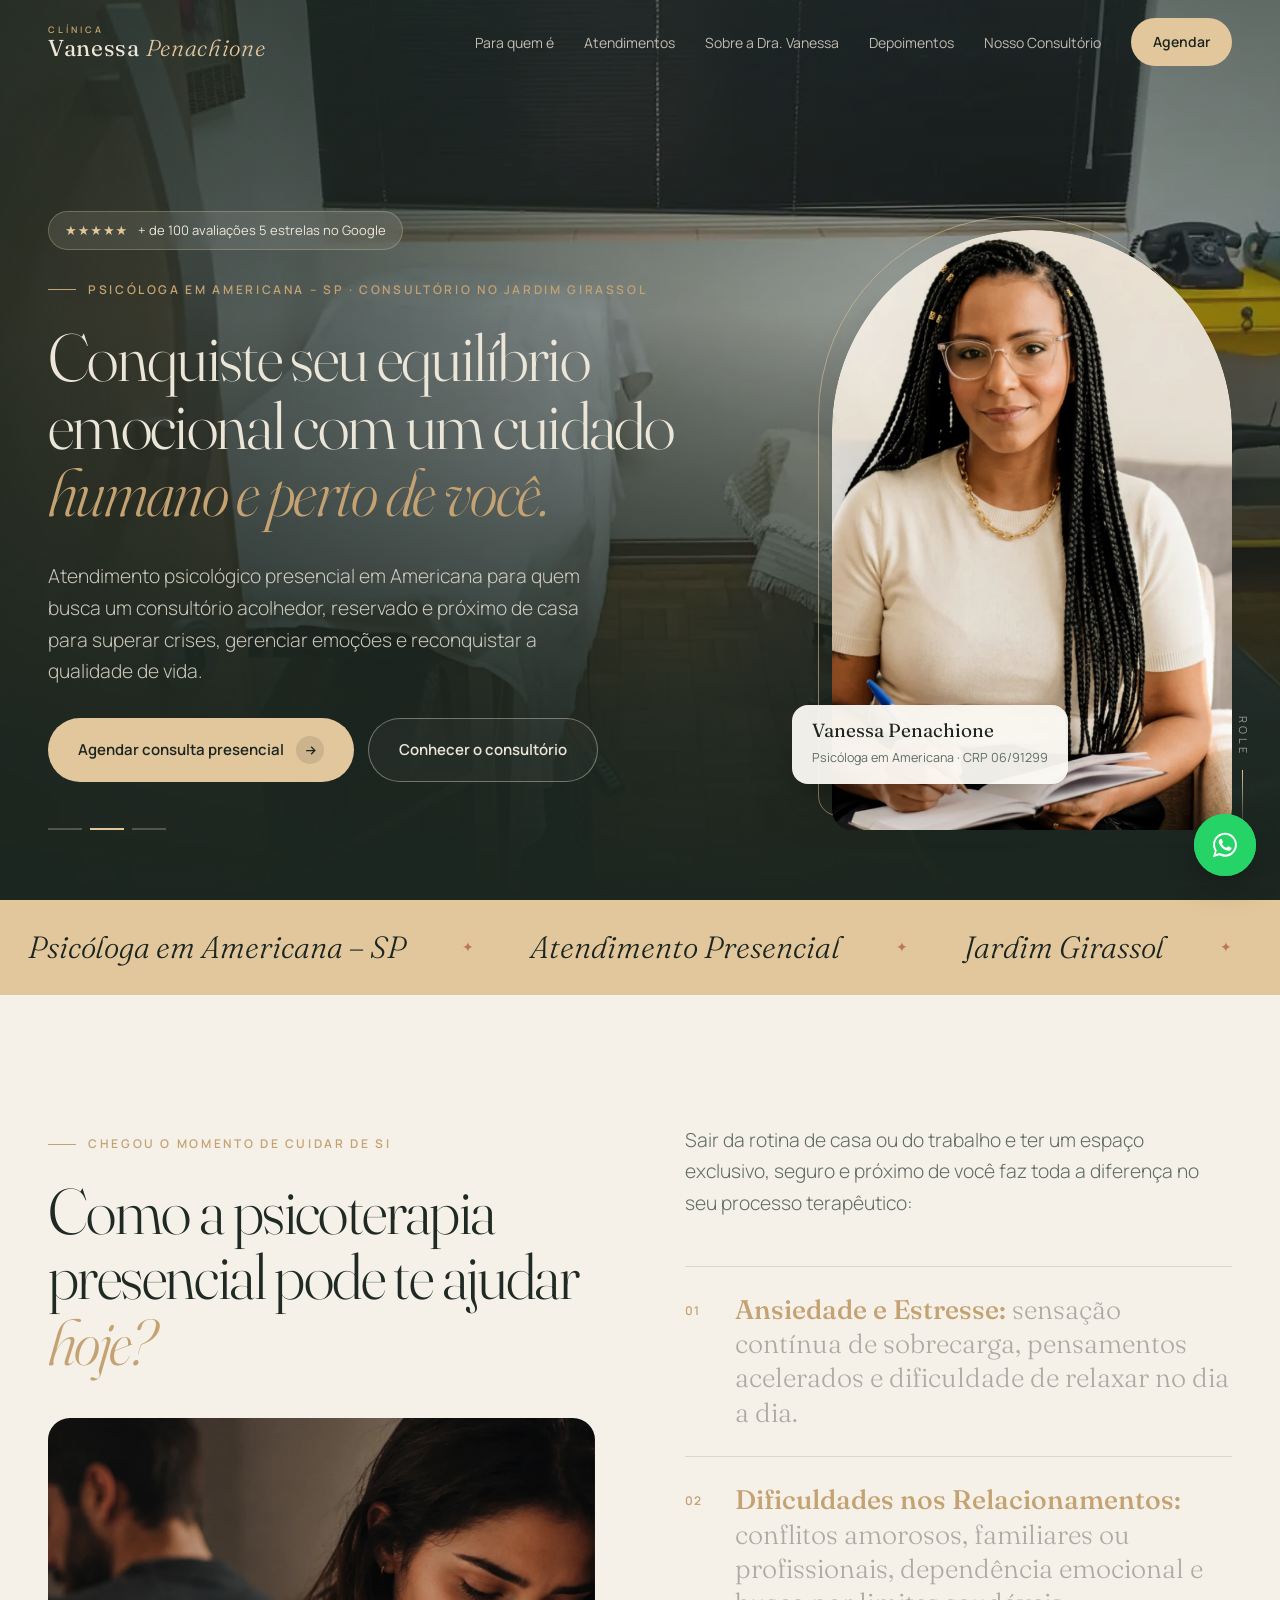
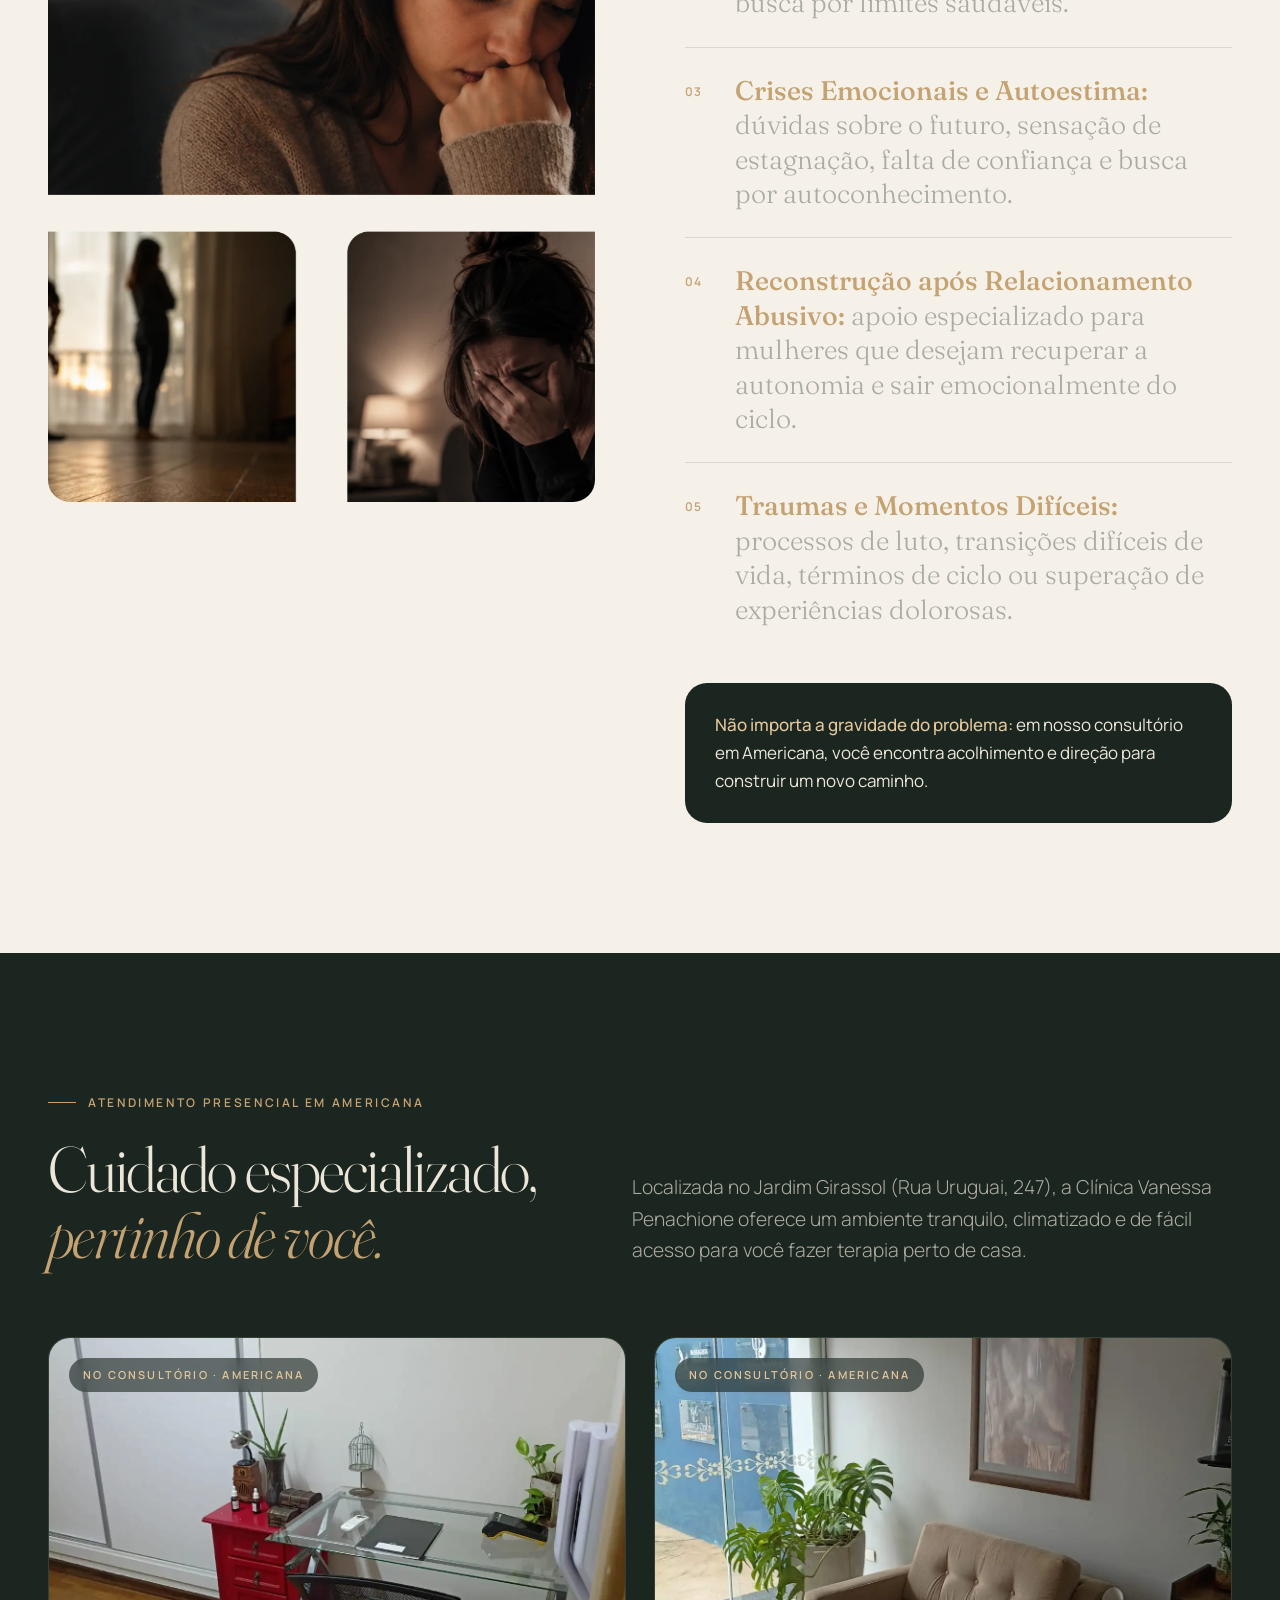
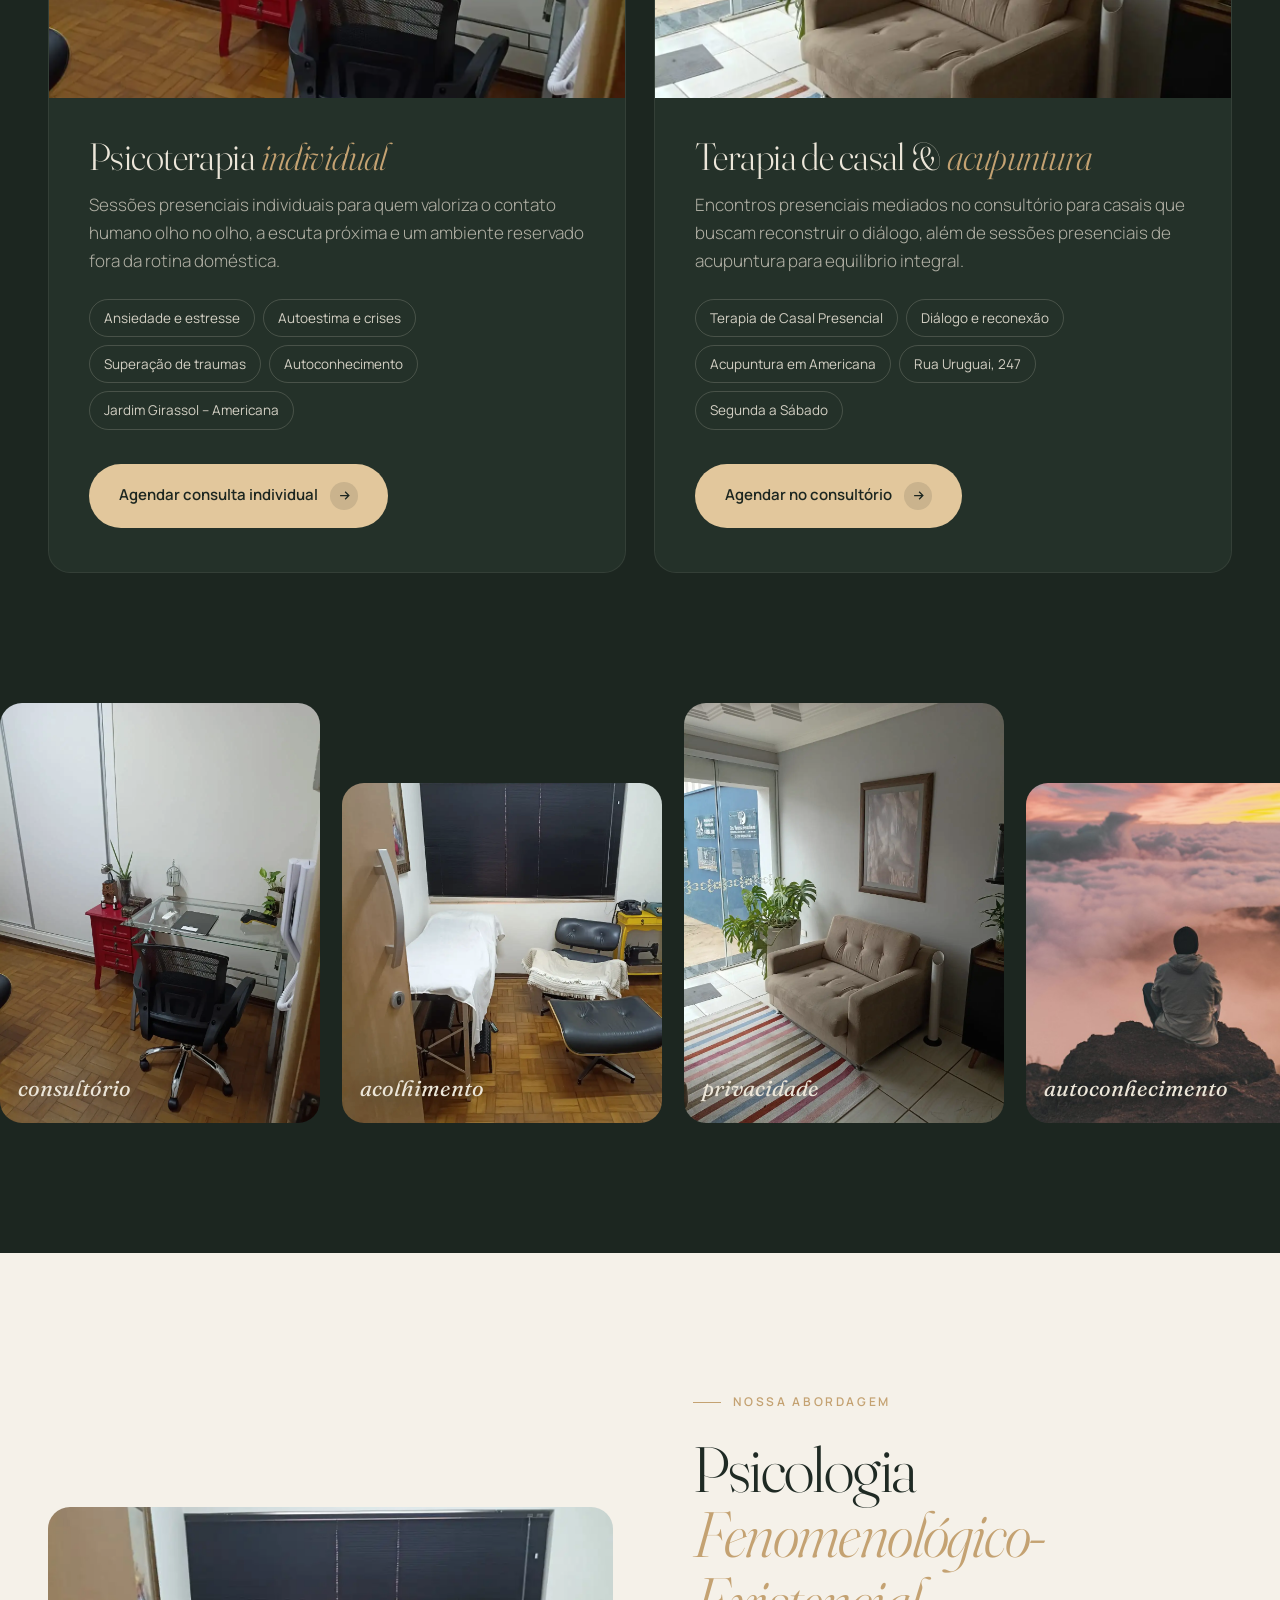
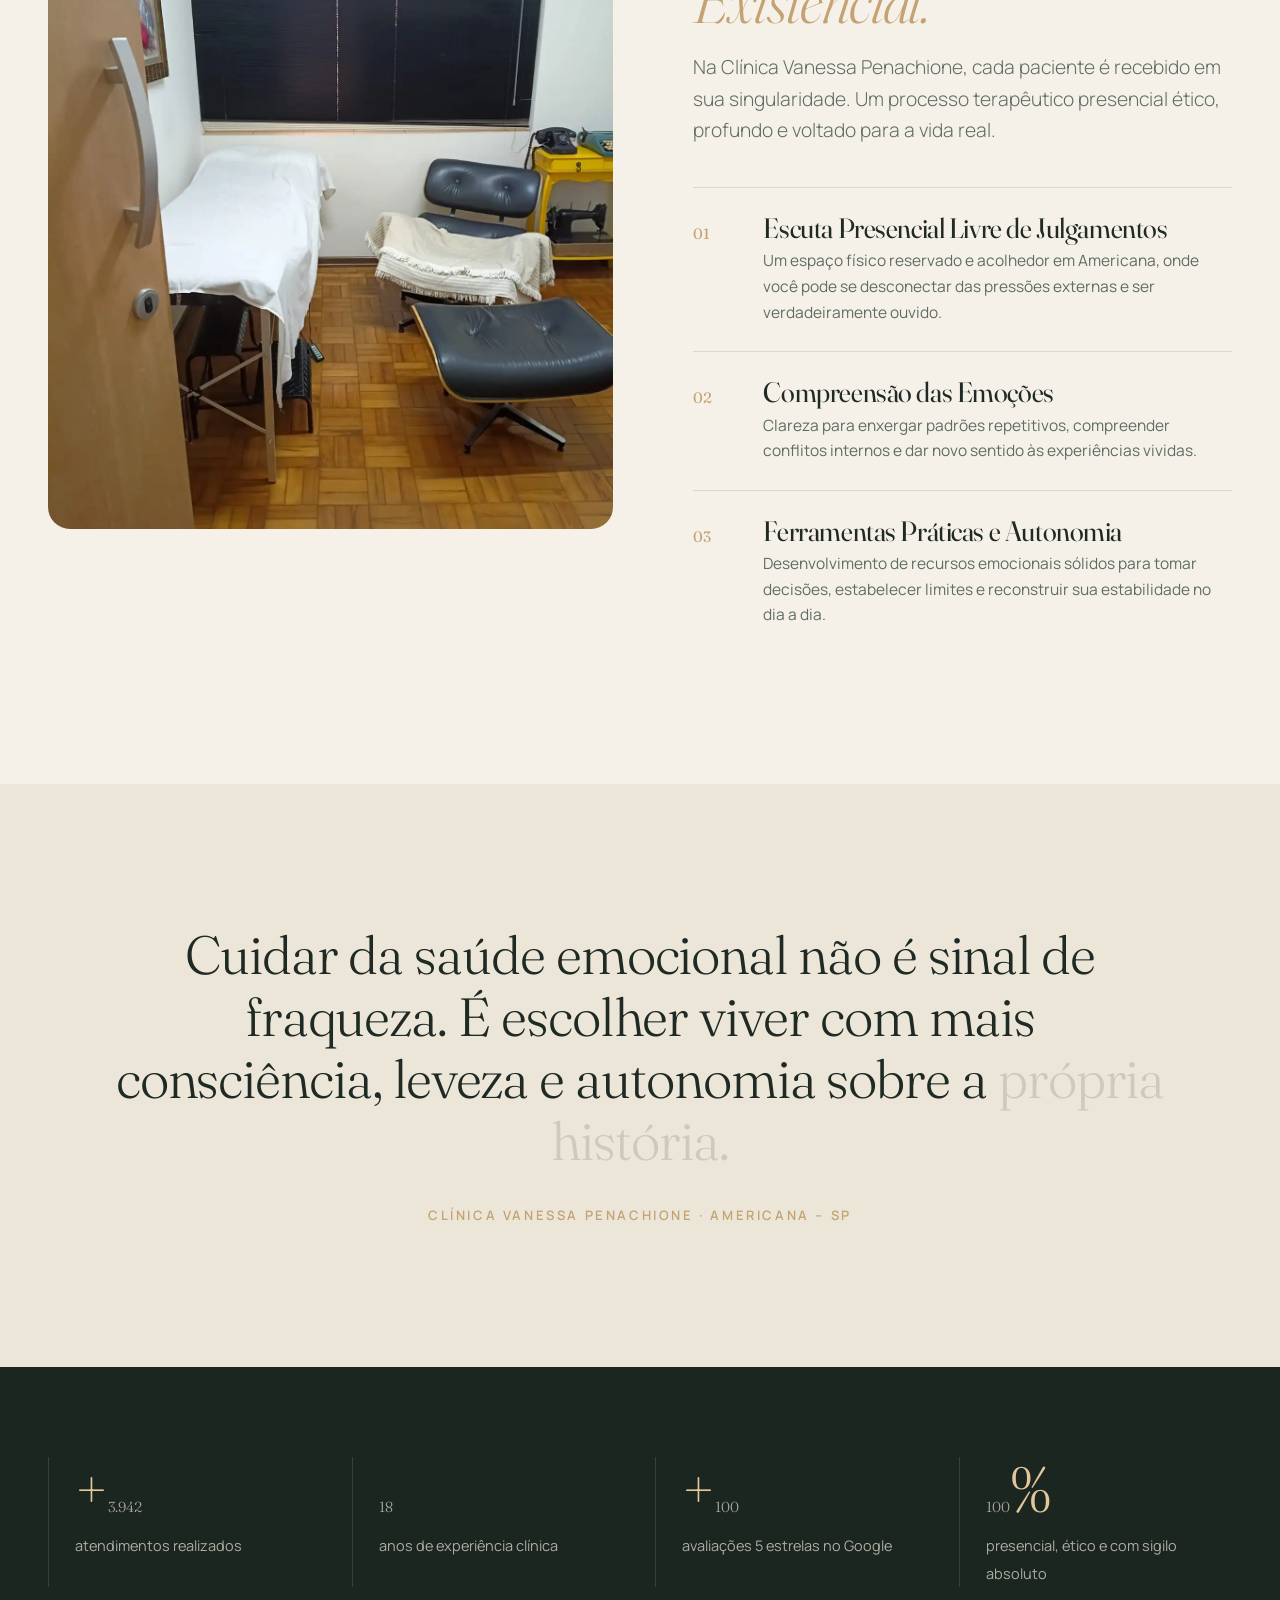
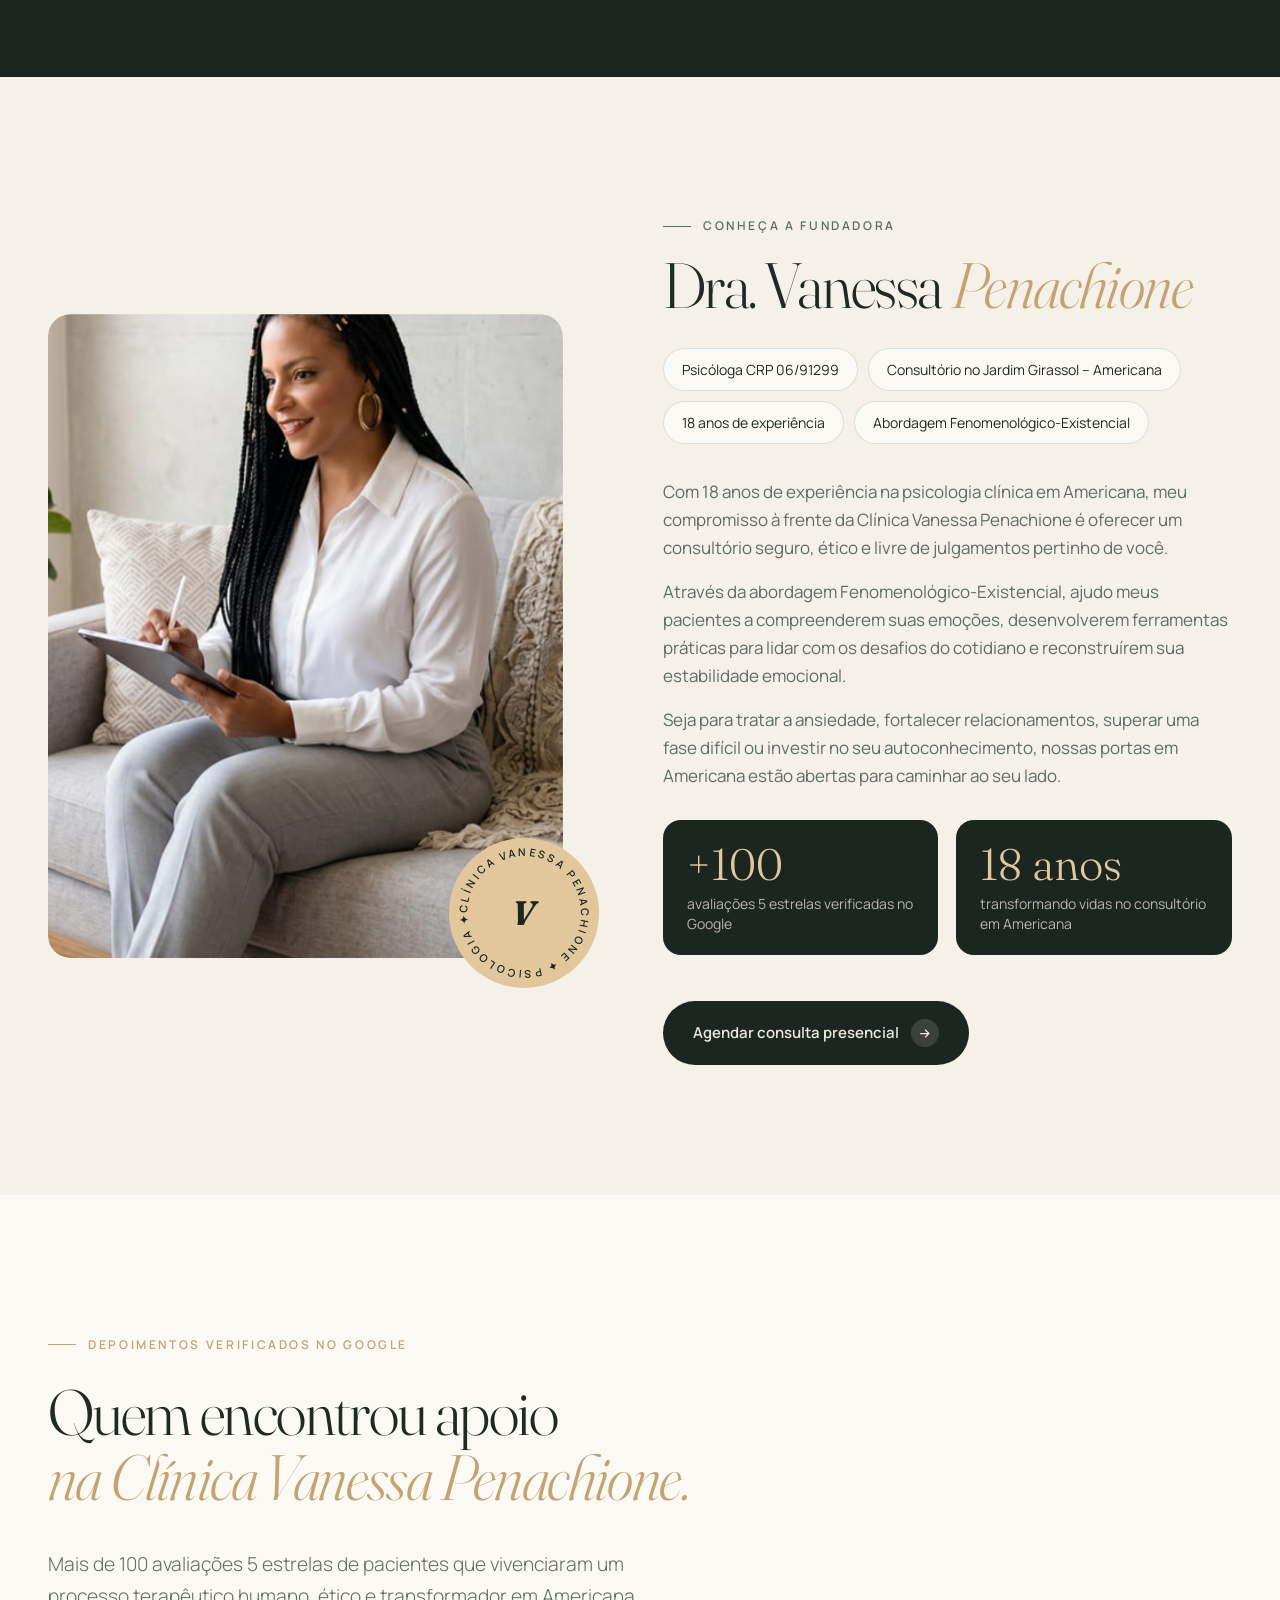
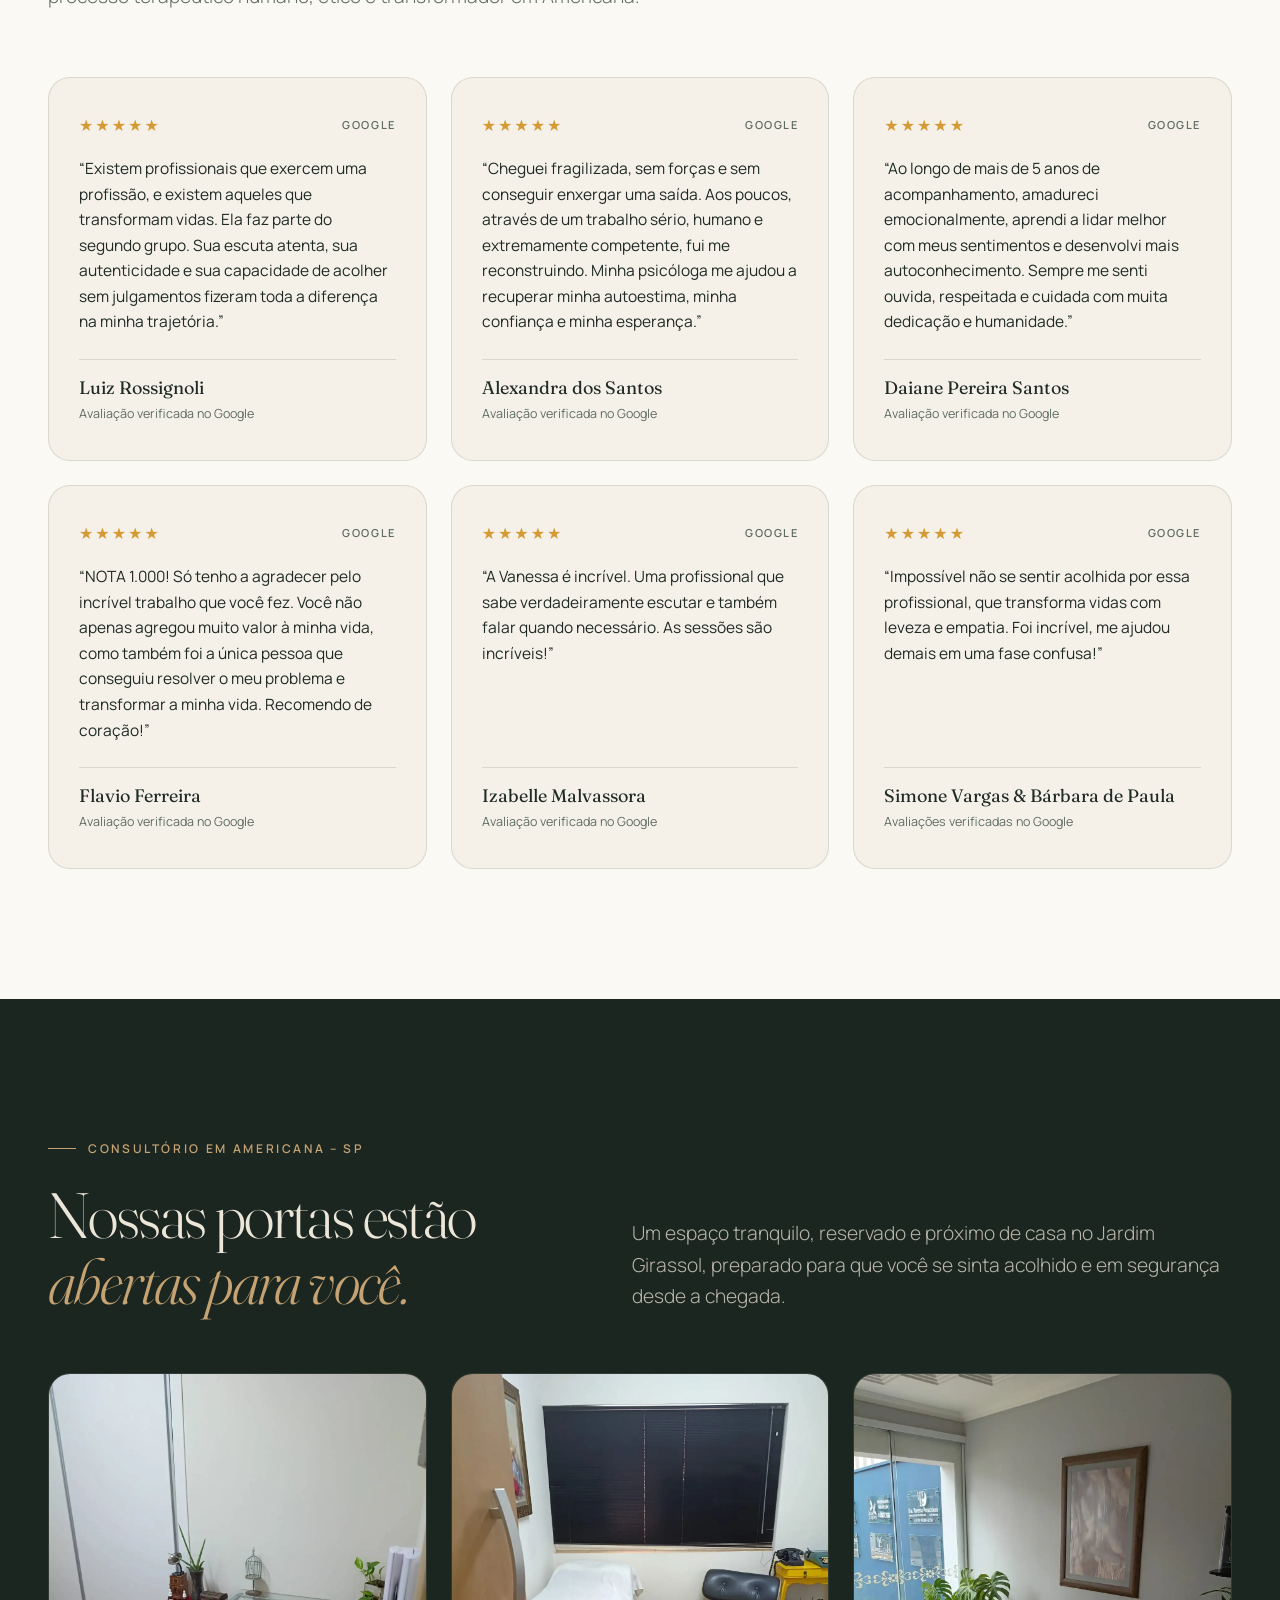
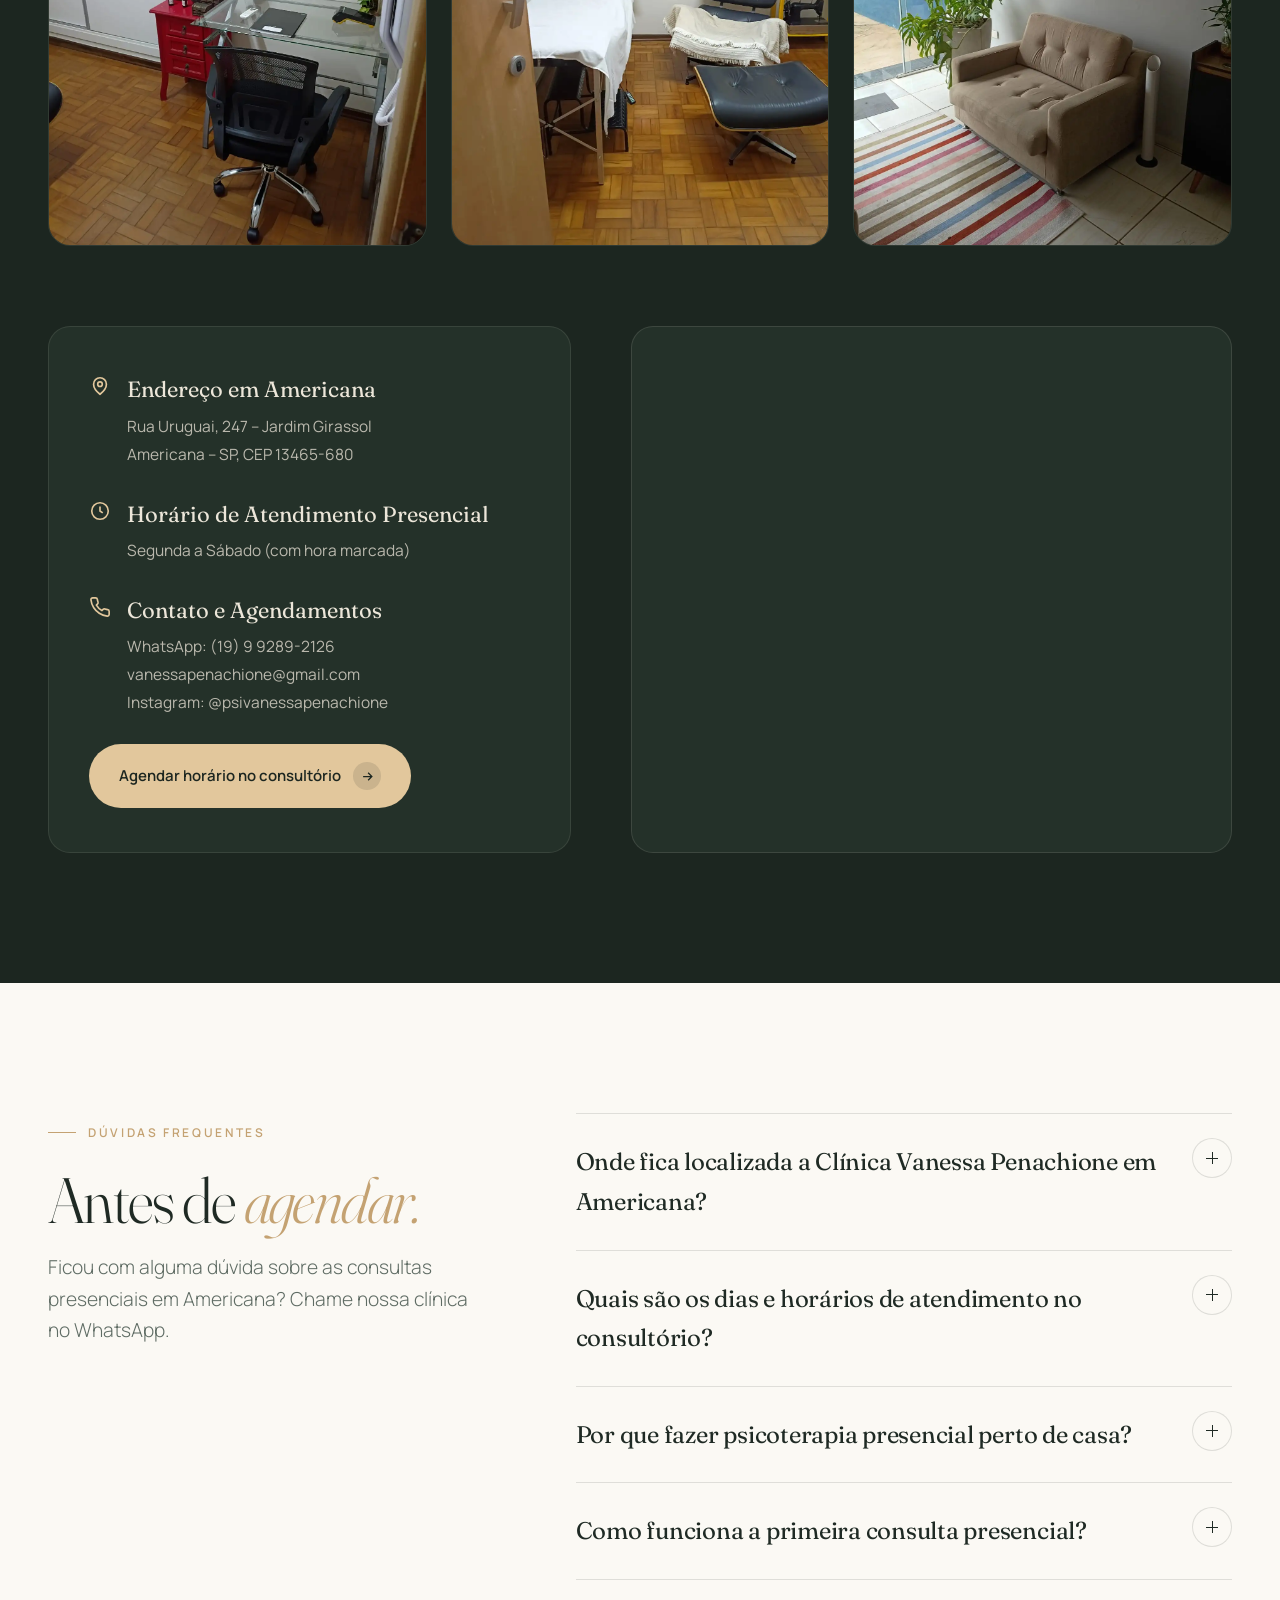
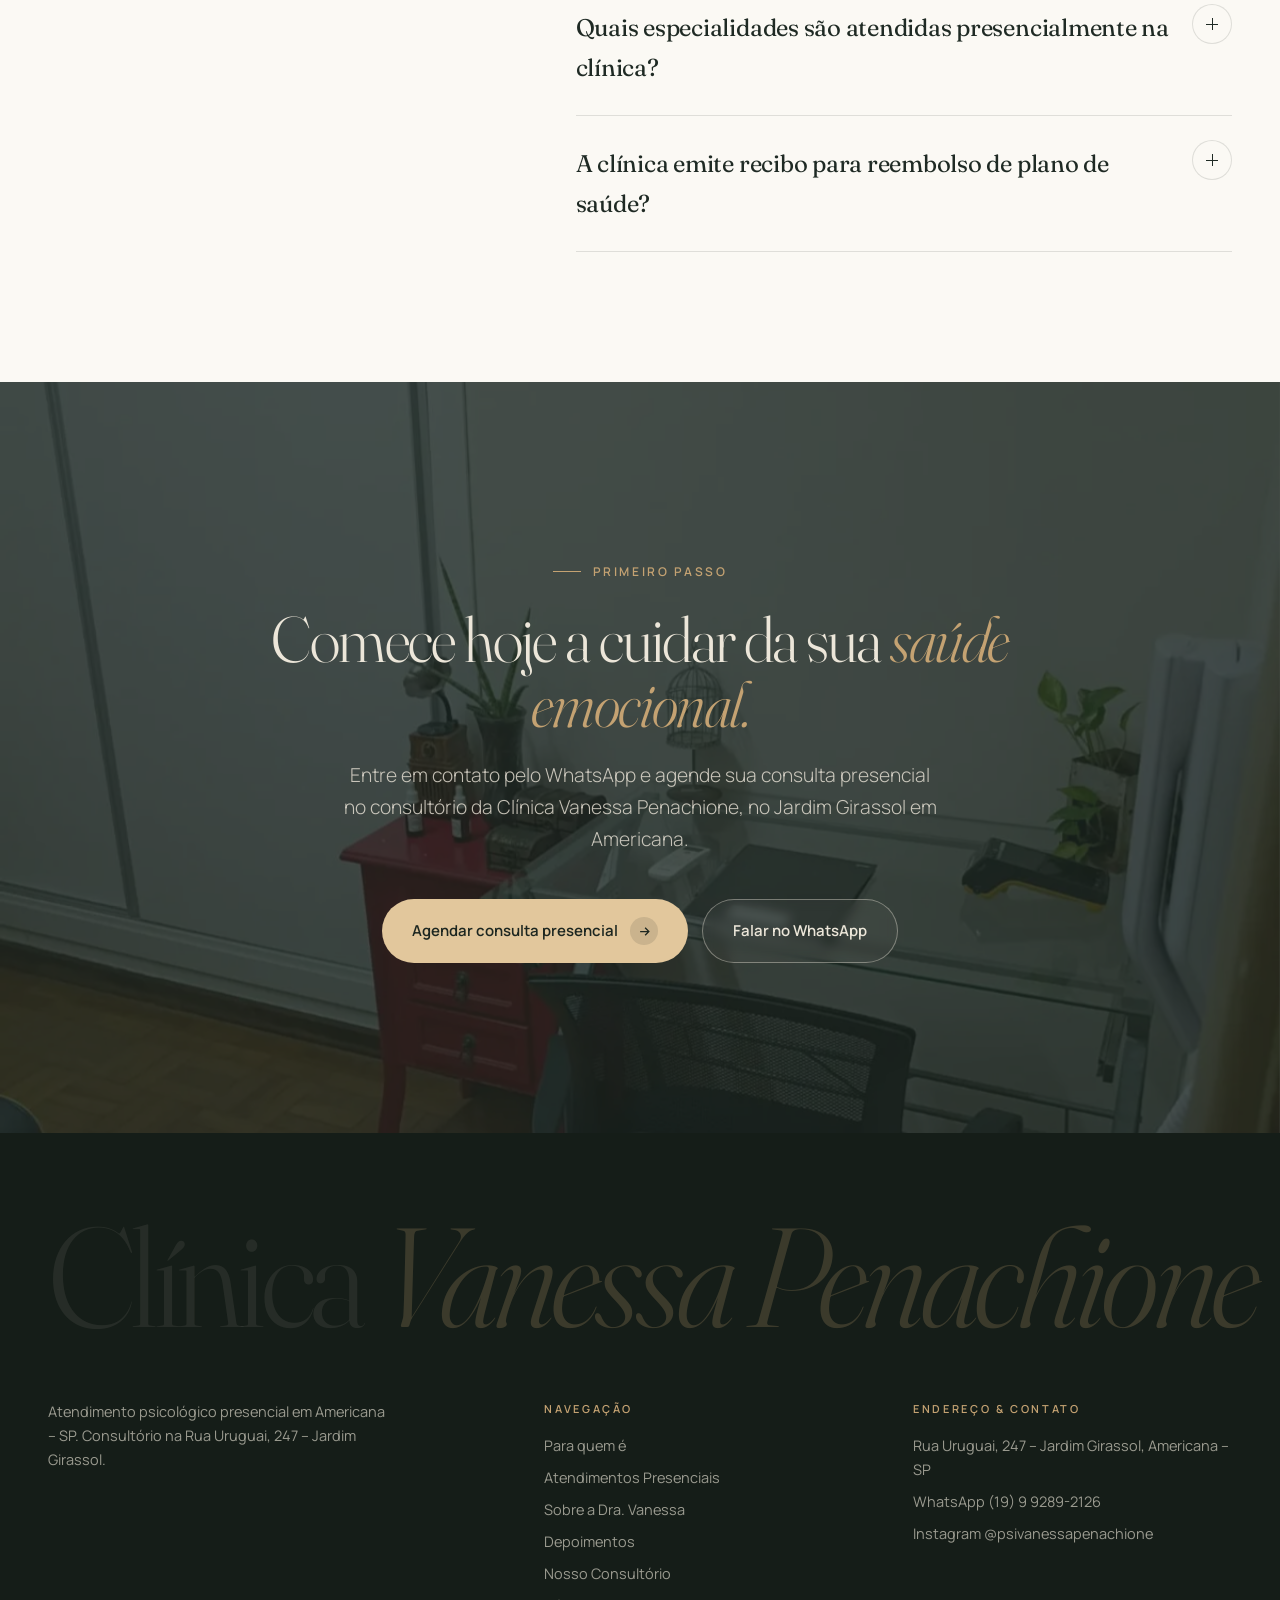
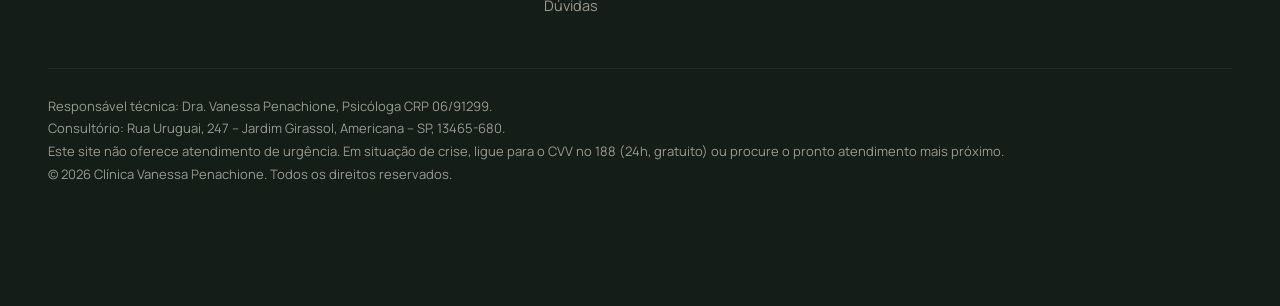
==== commit 708668e4: "Foca 2a versao de Psicologa em Americana 100% no atendimento presencial" ====
--- a/americana/index.html
+++ b/americana/index.html
@@ -5,11 +5,11 @@
   <meta name="viewport" content="width=device-width, initial-scale=1.0, viewport-fit=cover">
   <title>Psicóloga em Americana – SP | Clínica Vanessa Penachione</title>
   <meta name="robots" content="max-image-preview:large">
-  <meta name="description" content="Atendimento psicológico acolhedor em Americana (Jardim Girassol) e online para quem busca superar crises, gerenciar emoções e reconquistar a qualidade de vida. Clínica Vanessa Penachione – CRP 06/91299.">
+  <meta name="description" content="Atendimento psicológico presencial em Americana – SP (Jardim Girassol). Consultório acolhedor e reservado perto de você para superar crises, gerenciar emoções e reconquistar a qualidade de vida. Clínica Vanessa Penachione – CRP 06/91299.">
   <meta property="og:type" content="website">
   <meta property="og:site_name" content="Clínica Vanessa Penachione">
   <meta property="og:title" content="Psicóloga em Americana – SP | Clínica Vanessa Penachione">
-  <meta property="og:description" content="Atendimento psicológico acolhedor em Americana e online. +100 avaliações 5 estrelas no Google e 18 anos de experiência clínica.">
+  <meta property="og:description" content="Atendimento psicológico presencial em Americana (Jardim Girassol). +100 avaliações 5 estrelas no Google e 18 anos de experiência clínica.">
   <meta property="og:url" content="https://vanessapenachione.com.br/psicologa-em-americana/">
   <meta property="og:image" content="https://vanessapenachione.com.br/assets/img/Foto-Vanessa-Psicologa-2.jpg">
 
@@ -344,8 +344,8 @@
       <li><a href="#formatos">Atendimentos</a></li>
       <li><a href="#fundadora">Sobre a Dra. Vanessa</a></li>
       <li><a href="#depoimentos">Depoimentos</a></li>
-      <li><a href="#localizacao">Consultório em Americana</a></li>
-      <li><a class="btn btn-ouro wa" data-origem="menu_americana" href="https://wa.me/5519992892126?text=Oi%2C%20vim%20pelo%20site%20para%20saber%20mais%20sobre%20a%20consulta%20em%20Americana." target="_blank" rel="noopener">Agendar</a></li>
+      <li><a href="#localizacao">Nosso Consultório</a></li>
+      <li><a class="btn btn-ouro wa" data-origem="menu_americana" href="https://wa.me/5519992892126?text=Oi%2C%20vim%20pelo%20site%20e%20gostaria%20de%20agendar%20uma%20consulta%20presencial%20em%20Americana." target="_blank" rel="noopener">Agendar</a></li>
     </ul>
   </div>
 </header>
@@ -362,13 +362,13 @@
       <div class="hero-txt">
         <div class="google-pill fade-in"><b>★★★★★</b> <span>+ de 100 avaliações 5 estrelas no Google</span></div>
         <br>
-        <p class="kicker fade-in">Psicóloga em Americana – SP · Presencial e Online</p>
-        <h1 id="titulo">Conquiste seu equilíbrio emocional com um cuidado <em>humano e especializado.</em></h1>
+        <p class="kicker fade-in">Psicóloga em Americana – SP · Consultório no Jardim Girassol</p>
+        <h1 id="titulo">Conquiste seu equilíbrio emocional com um cuidado <em>humano e perto de você.</em></h1>
         <div class="hero-base">
-          <p class="lead fade-in d1">Atendimento psicológico acolhedor em Americana (Jardim Girassol) e online para quem busca superar crises, gerenciar emoções e reconquistar a qualidade de vida.</p>
+          <p class="lead fade-in d1">Atendimento psicológico presencial em Americana para quem busca um consultório acolhedor, reservado e próximo de casa para superar crises, gerenciar emoções e reconquistar a qualidade de vida.</p>
           <div class="ctas fade-in d2">
-            <a class="btn btn-ouro wa" data-origem="hero_presencial" href="https://wa.me/5519992892126?text=Oi%2C%20vim%20pelo%20site%20e%20gostaria%20de%20agendar%20uma%20consulta%20presencial%20em%20Americana." target="_blank" rel="noopener">Agendar em Americana <span class="seta"><svg viewBox="0 0 24 24" fill="none" stroke="currentColor" stroke-width="2"><path d="M5 12h14M13 6l6 6-6 6"></path></svg></span></a>
-            <a class="btn btn-linha wa" data-origem="hero_online" href="https://wa.me/5519992892126?text=Oi%2C%20vim%20pelo%20site%20e%20gostaria%20de%20agendar%20uma%20consulta%20online." target="_blank" rel="noopener">Consulta online</a>
+            <a class="btn btn-ouro wa" data-origem="hero_presencial" href="https://wa.me/5519992892126?text=Oi%2C%20vim%20pelo%20site%20e%20gostaria%20de%20agendar%20uma%20consulta%20presencial%20em%20Americana." target="_blank" rel="noopener">Agendar consulta presencial <span class="seta"><svg viewBox="0 0 24 24" fill="none" stroke="currentColor" stroke-width="2"><path d="M5 12h14M13 6l6 6-6 6"></path></svg></span></a>
+            <a class="btn btn-linha" href="#localizacao">Conhecer o consultório</a>
           </div>
         </div>
         <div class="dots fade-in d3" id="dots">
@@ -392,20 +392,20 @@
 </section>
 
 <div class="marquee" aria-hidden="true"><div class="trilho">
-  <span>Psicóloga em Americana – SP</span><span>Acolhimento</span><span>Equilíbrio Emocional</span><span>Psicóloga em Americana – SP</span><span>Acolhimento</span><span>Equilíbrio Emocional</span><span>Psicóloga em Americana – SP</span><span>Acolhimento</span><span>Equilíbrio Emocional</span><span>Psicóloga em Americana – SP</span><span>Acolhimento</span><span>Equilíbrio Emocional</span>
+  <span>Psicóloga em Americana – SP</span><span>Atendimento Presencial</span><span>Jardim Girassol</span><span>Psicóloga em Americana – SP</span><span>Atendimento Presencial</span><span>Jardim Girassol</span><span>Psicóloga em Americana – SP</span><span>Atendimento Presencial</span><span>Jardim Girassol</span><span>Psicóloga em Americana – SP</span><span>Atendimento Presencial</span><span>Jardim Girassol</span>
 </div></div>
 
 <section class="ident" id="paraqueme">
   <div class="wrap ident-grid">
     <div class="sticky">
       <p class="kicker rv">Chegou o momento de cuidar de si</p>
-      <h2 class="rv d1">Como a psicoterapia pode te ajudar <em>hoje?</em></h2>
+      <h2 class="rv d1">Como a psicoterapia presencial pode te ajudar <em>hoje?</em></h2>
       <div class="img-moldura rv d2" style="margin-top:44px;aspect-ratio:4/5">
-        <img decoding="async" class="parallax" data-vel="0.06" src="../assets/img/1.webp" alt="Atendimento Psicológico em Americana – Dra. Vanessa Penachione" style="object-position:center top" loading="lazy">
+        <img decoding="async" class="parallax" data-vel="0.06" src="../assets/img/1.webp" alt="Atendimento Psicológico Presencial em Americana – Dra. Vanessa Penachione" style="object-position:center top" loading="lazy">
       </div>
     </div>
     <div>
-      <p class="lead rv">Você não precisa carregar o peso do estresse, da ansiedade ou dos conflitos sozinho. Nosso trabalho clínico é voltado para quem atravessa:</p>
+      <p class="lead rv">Sair da rotina de casa ou do trabalho e ter um espaço exclusivo, seguro e próximo de você faz toda a diferença no seu processo terapêutico:</p>
       <ul class="sinais" id="sinaisLista">
         <li><i>01</i><span><strong style="font-weight:500;color:var(--ouro)">Ansiedade e Estresse:</strong> sensação contínua de sobrecarga, pensamentos acelerados e dificuldade de relaxar no dia a dia.</span></li>
         <li><i>02</i><span><strong style="font-weight:500;color:var(--ouro)">Dificuldades nos Relacionamentos:</strong> conflitos amorosos, familiares ou profissionais, dependência emocional e busca por limites saudáveis.</span></li>
@@ -413,7 +413,7 @@
         <li><i>04</i><span><strong style="font-weight:500;color:var(--ouro)">Reconstrução após Relacionamento Abusivo:</strong> apoio especializado para mulheres que desejam recuperar a autonomia e sair emocionalmente do ciclo.</span></li>
         <li><i>05</i><span><strong style="font-weight:500;color:var(--ouro)">Traumas e Momentos Difíceis:</strong> processos de luto, transições difíceis de vida, términos de ciclo ou superação de experiências dolorosas.</span></li>
       </ul>
-      <p class="fecho rv"><strong>Não importa a gravidade do problema:</strong> sempre é possível encontrar uma solução e construir um novo caminho juntos.</p>
+      <p class="fecho rv"><strong>Não importa a gravidade do problema:</strong> em nosso consultório em Americana, você encontra acolhimento e direção para construir um novo caminho.</p>
     </div>
   </div>
 </section>
@@ -422,28 +422,28 @@
   <div class="wrap">
     <div class="topo-sec">
       <div>
-        <p class="kicker rv">Modalidades na clínica</p>
-        <h2 class="rv d1">Presencial em Americana<br><em>ou onde você estiver.</em></h2>
-      </div>
-      <p class="lead rv d2">Escolha entre o acolhimento presencial em nosso consultório no Jardim Girassol, em Americana, ou a praticidade das sessões online.</p>
+        <p class="kicker rv">Atendimento Presencial em Americana</p>
+        <h2 class="rv d1">Cuidado especializado,<br><em>pertinho de você.</em></h2>
+      </div>
+      <p class="lead rv d2">Localizada no Jardim Girassol (Rua Uruguai, 247), a Clínica Vanessa Penachione oferece um ambiente tranquilo, climatizado e de fácil acesso para você fazer terapia perto de casa.</p>
     </div>
     <div class="cards">
       <article class="card rv">
-        <div class="card-img"><img decoding="async" src="../assets/img/Clinica-3.webp" alt="Consultório da Clínica Vanessa Penachione em Americana" loading="lazy"><span class="tag">Em Americana – SP</span></div>
+        <div class="card-img"><img decoding="async" src="../assets/img/Clinica-3.webp" alt="Consultório de Psicoterapia Individual em Americana" loading="lazy"><span class="tag">No Consultório · Americana</span></div>
         <div class="card-corpo">
-          <h3>Consulta <em>presencial</em></h3>
-          <p>Em nosso consultório na Rua Uruguai, 247 (Jardim Girassol), um espaço reservado, acolhedor e pensado em cada detalhe para a sua privacidade e conforto.</p>
-          <div class="chips"><span>Jardim Girassol – Americana</span><span>Segunda a Sábado</span><span>Psicoterapia Individual</span><span>Terapia de Casal</span><span>Acupuntura</span></div>
-          <a class="btn btn-ouro wa" data-origem="card_presencial" href="https://wa.me/5519992892126?text=Oi%2C%20vim%20pelo%20site%20e%20gostaria%20de%20agendar%20uma%20consulta%20presencial%20em%20Americana." target="_blank" rel="noopener">Agendar consulta presencial <span class="seta"><svg viewBox="0 0 24 24" fill="none" stroke="currentColor" stroke-width="2"><path d="M5 12h14M13 6l6 6-6 6"></path></svg></span></a>
+          <h3>Psicoterapia <em>individual</em></h3>
+          <p>Sessões presenciais individuais para quem valoriza o contato humano olho no olho, a escuta próxima e um ambiente reservado fora da rotina doméstica.</p>
+          <div class="chips"><span>Ansiedade e estresse</span><span>Autoestima e crises</span><span>Superação de traumas</span><span>Autoconhecimento</span><span>Jardim Girassol – Americana</span></div>
+          <a class="btn btn-ouro wa" data-origem="card_individual" href="https://wa.me/5519992892126?text=Oi%2C%20vim%20pelo%20site%20e%20gostaria%20de%20agendar%20uma%20consulta%20presencial%20individual%20em%20Americana." target="_blank" rel="noopener">Agendar consulta individual <span class="seta"><svg viewBox="0 0 24 24" fill="none" stroke="currentColor" stroke-width="2"><path d="M5 12h14M13 6l6 6-6 6"></path></svg></span></a>
         </div>
       </article>
       <article class="card rv d1">
-        <div class="card-img"><img decoding="async" src="../assets/img/casal/photo-1612831455359-970e23a1e4e9.jpg" alt="Atendimento psicológico online por videochamada" loading="lazy"><span class="tag">Todo o Brasil e Exterior</span></div>
+        <div class="card-img"><img decoding="async" src="../assets/img/Clinica-1.webp" alt="Consultório da Clínica Vanessa Penachione em Americana" loading="lazy"><span class="tag">No Consultório · Americana</span></div>
         <div class="card-corpo">
-          <h3>Consulta <em>online</em></h3>
-          <p>Sessões por videochamada segura, ideais para quem tem rotina intensa em Americana, viaja com frequência ou prefere fazer terapia no conforto de casa.</p>
-          <div class="chips"><span>100% Online e Sigiloso</span><span>Horários flexíveis</span><span>Individual e Casal</span><span>Ansiedade e Relacionamentos</span><span>Cadastro e-Psi Ativo</span></div>
-          <a class="btn btn-ouro wa" data-origem="card_online" href="https://wa.me/5519992892126?text=Oi%2C%20vim%20pelo%20site%20e%20gostaria%20de%20agendar%20uma%20consulta%20online." target="_blank" rel="noopener">Agendar consulta online <span class="seta"><svg viewBox="0 0 24 24" fill="none" stroke="currentColor" stroke-width="2"><path d="M5 12h14M13 6l6 6-6 6"></path></svg></span></a>
+          <h3>Terapia de casal &amp; <em>acupuntura</em></h3>
+          <p>Encontros presenciais mediados no consultório para casais que buscam reconstruir o diálogo, além de sessões presenciais de acupuntura para equilíbrio integral.</p>
+          <div class="chips"><span>Terapia de Casal Presencial</span><span>Diálogo e reconexão</span><span>Acupuntura em Americana</span><span>Rua Uruguai, 247</span><span>Segunda a Sábado</span></div>
+          <a class="btn btn-ouro wa" data-origem="card_casal" href="https://wa.me/5519992892126?text=Oi%2C%20vim%20pelo%20site%20e%20gostaria%20de%20agendar%20um%20atendimento%20presencial%20na%20cl%C3%ADnica%20em%20Americana." target="_blank" rel="noopener">Agendar no consultório <span class="seta"><svg viewBox="0 0 24 24" fill="none" stroke="currentColor" stroke-width="2"><path d="M5 12h14M13 6l6 6-6 6"></path></svg></span></a>
         </div>
       </article>
     </div>
@@ -471,11 +471,11 @@
     <div>
       <p class="kicker rv">Nossa abordagem</p>
       <h2 class="rv d1">Psicologia <em>Fenomenológico-Existencial.</em></h2>
-      <p class="lead rv d2" style="margin-top:20px">Na Clínica Vanessa Penachione, cada paciente é compreendido em sua singularidade. Um processo terapêutico ético, profundo e voltado para a vida real.</p>
+      <p class="lead rv d2" style="margin-top:20px">Na Clínica Vanessa Penachione, cada paciente é recebido em sua singularidade. Um processo terapêutico presencial ético, profundo e voltado para a vida real.</p>
       <div class="pilares">
-        <div class="pilar rv"><span class="n">01</span><div><h3>Escuta Atenta e Livre de Julgamentos</h3><p>Um espaço seguro onde você pode ser verdadeiramente ouvido, acolhido com sensibilidade e respeitado no seu tempo.</p></div></div>
+        <div class="pilar rv"><span class="n">01</span><div><h3>Escuta Presencial Livre de Julgamentos</h3><p>Um espaço físico reservado e acolhedor em Americana, onde você pode se desconectar das pressões externas e ser verdadeiramente ouvido.</p></div></div>
         <div class="pilar rv d1"><span class="n">02</span><div><h3>Compreensão das Emoções</h3><p>Clareza para enxergar padrões repetitivos, compreender conflitos internos e dar novo sentido às experiências vividas.</p></div></div>
-        <div class="pilar rv d2"><span class="n">03</span><div><h3>Ferramentas Práticas e Autonomia</h3><p>Desenvolvimento de recursos emocionais sólidos para tomar decisões, estabelecer limites e reconstruir sua estabilidade.</p></div></div>
+        <div class="pilar rv d2"><span class="n">03</span><div><h3>Ferramentas Práticas e Autonomia</h3><p>Desenvolvimento de recursos emocionais sólidos para tomar decisões, estabelecer limites e reconstruir sua estabilidade no dia a dia.</p></div></div>
       </div>
     </div>
   </div>
@@ -493,7 +493,7 @@
     <div class="rv"><b>+<span class="conta" data-n="4000">4.000</span></b><span>atendimentos realizados</span></div>
     <div class="rv d1"><b><span class="conta" data-n="18">18</span></b><span>anos de experiência clínica</span></div>
     <div class="rv d2"><b>+<span class="conta" data-n="100">100</span></b><span>avaliações 5 estrelas no Google</span></div>
-    <div class="rv d3"><b><span class="conta" data-n="100">100</span>%</b><span>ética, acolhimento e sigilo absoluto</span></div>
+    <div class="rv d3"><b><span class="conta" data-n="100">100</span>%</b><span>presencial, ético e com sigilo absoluto</span></div>
   </div>
 </section>
 
@@ -511,15 +511,15 @@
     <div class="fund">
       <p class="kicker rv">Conheça a fundadora</p>
       <h2 class="rv d1">Dra. Vanessa <em>Penachione</em></h2>
-      <div class="creds rv d2"><span>Psicóloga CRP 06/91299</span><span>Psicóloga Clínica em Americana – SP</span><span>18 anos de experiência</span><span>Abordagem Fenomenológico-Existencial</span></div>
-      <p class="rv">Com 18 anos de experiência na psicologia clínica em Americana, meu compromisso à frente da Clínica Vanessa Penachione é oferecer um espaço seguro, ético e livre de julgamentos.</p>
+      <div class="creds rv d2"><span>Psicóloga CRP 06/91299</span><span>Consultório no Jardim Girassol – Americana</span><span>18 anos de experiência</span><span>Abordagem Fenomenológico-Existencial</span></div>
+      <p class="rv">Com 18 anos de experiência na psicologia clínica em Americana, meu compromisso à frente da Clínica Vanessa Penachione é oferecer um consultório seguro, ético e livre de julgamentos pertinho de você.</p>
       <p class="rv">Através da abordagem Fenomenológico-Existencial, ajudo meus pacientes a compreenderem suas emoções, desenvolverem ferramentas práticas para lidar com os desafios do cotidiano e reconstruírem sua estabilidade emocional.</p>
-      <p class="rv">Seja para tratar a ansiedade, fortalecer relacionamentos, superar uma fase difícil ou investir no seu autoconhecimento, estou pronta para caminhar ao seu lado nesse processo.</p>
+      <p class="rv">Seja para tratar a ansiedade, fortalecer relacionamentos, superar uma fase difícil ou investir no seu autoconhecimento, nossas portas em Americana estão abertas para caminhar ao seu lado.</p>
       <div class="fund-nums rv">
         <div><b>+100</b><span>avaliações 5 estrelas verificadas no Google</span></div>
-        <div><b>18 anos</b><span>transformando vidas em Americana e online</span></div>
-      </div>
-      <a class="btn btn-verde wa rv" data-origem="fundadora" href="https://wa.me/5519992892126?text=Oi%2C%20vim%20pelo%20site%20para%20saber%20mais%20sobre%20a%20consulta." style="margin-top:16px" target="_blank" rel="noopener">Agendar uma consulta <span class="seta"><svg viewBox="0 0 24 24" fill="none" stroke="currentColor" stroke-width="2"><path d="M5 12h14M13 6l6 6-6 6"></path></svg></span></a>
+        <div><b>18 anos</b><span>transformando vidas no consultório em Americana</span></div>
+      </div>
+      <a class="btn btn-verde wa rv" data-origem="fundadora" href="https://wa.me/5519992892126?text=Oi%2C%20vim%20pelo%20site%20e%20gostaria%20de%20agendar%20uma%20consulta%20presencial%20em%20Americana." style="margin-top:16px" target="_blank" rel="noopener">Agendar consulta presencial <span class="seta"><svg viewBox="0 0 24 24" fill="none" stroke="currentColor" stroke-width="2"><path d="M5 12h14M13 6l6 6-6 6"></path></svg></span></a>
     </div>
   </div>
 </section>
@@ -531,7 +531,7 @@
         <p class="kicker rv">Depoimentos verificados no Google</p>
         <h2 class="rv d1">Quem encontrou apoio<br><em>na Clínica Vanessa Penachione.</em></h2>
       </div>
-      <p class="lead rv d2">Mais de 100 avaliações 5 estrelas de pacientes que vivenciaram um processo terapêutico humano, ético e transformador.</p>
+      <p class="lead rv d2">Mais de 100 avaliações 5 estrelas de pacientes que vivenciaram um processo terapêutico humano, ético e transformador em Americana.</p>
     </div>
 
     <div class="dep-grid">
@@ -593,7 +593,7 @@
         <p class="kicker rv">Consultório em Americana – SP</p>
         <h2 class="rv d1">Nossas portas estão<br><em>abertas para você.</em></h2>
       </div>
-      <p class="lead rv d2">Um ambiente tranquilo, reservado e acolhedor no Jardim Girassol, preparado para que você se sinta em segurança desde o primeiro momento.</p>
+      <p class="lead rv d2">Um espaço tranquilo, reservado e próximo de casa no Jardim Girassol, preparado para que você se sinta acolhido e em segurança desde a chegada.</p>
     </div>
 
     <div class="clinica-fotos">
@@ -614,7 +614,7 @@
         <div class="loc-item">
           <svg viewBox="0 0 24 24" fill="none" stroke="currentColor" stroke-width="1.8"><circle cx="12" cy="12" r="9"></circle><path d="M12 7v5l3 2"></path></svg>
           <div>
-            <b>Horário de Atendimento</b>
+            <b>Horário de Atendimento Presencial</b>
             <span>Segunda a Sábado (com hora marcada)</span>
           </div>
         </div>
@@ -622,10 +622,10 @@
           <svg viewBox="0 0 24 24" fill="none" stroke="currentColor" stroke-width="1.8"><path d="M22 16.92v3a2 2 0 0 1-2.18 2 19.79 19.79 0 0 1-8.63-3.07 19.5 19.5 0 0 1-6-6 19.79 19.79 0 0 1-3.07-8.67A2 2 0 0 1 4.11 2h3a2 2 0 0 1 2 1.72c.13.96.36 1.9.7 2.81a2 2 0 0 1-.45 2.11L8.09 9.91a16 16 0 0 0 6 6l1.27-1.27a2 2 0 0 1 2.11-.45c.91.34 1.85.57 2.81.7A2 2 0 0 1 22 16.92z"></path></svg>
           <div>
             <b>Contato e Agendamentos</b>
-            <span><a class="wa" data-origem="loc_whats" href="https://wa.me/5519992892126?text=Oi%2C%20vim%20pelo%20site%20para%20saber%20mais%20sobre%20a%20consulta.">WhatsApp: (19) 9 9289-2126</a><br><a href="mailto:vanessapenachione@gmail.com">vanessapenachione@gmail.com</a><br><a href="https://www.instagram.com/psivanessapenachione/" target="_blank" rel="noopener">Instagram: @psivanessapenachione</a></span>
+            <span><a class="wa" data-origem="loc_whats" href="https://wa.me/5519992892126?text=Oi%2C%20vim%20pelo%20site%20e%20gostaria%20de%20agendar%20uma%20consulta%20presencial%20em%20Americana.">WhatsApp: (19) 9 9289-2126</a><br><a href="mailto:vanessapenachione@gmail.com">vanessapenachione@gmail.com</a><br><a href="https://www.instagram.com/psivanessapenachione/" target="_blank" rel="noopener">Instagram: @psivanessapenachione</a></span>
           </div>
         </div>
-        <a class="btn btn-ouro wa" data-origem="loc_cta" href="https://wa.me/5519992892126?text=Oi%2C%20vim%20pelo%20site%20e%20gostaria%20de%20agendar%20uma%20consulta%20em%20Americana." style="align-self:flex-start" target="_blank" rel="noopener">Agendar horário pelo WhatsApp <span class="seta"><svg viewBox="0 0 24 24" fill="none" stroke="currentColor" stroke-width="2"><path d="M5 12h14M13 6l6 6-6 6"></path></svg></span></a>
+        <a class="btn btn-ouro wa" data-origem="loc_cta" href="https://wa.me/5519992892126?text=Oi%2C%20vim%20pelo%20site%20e%20gostaria%20de%20agendar%20uma%20consulta%20presencial%20em%20Americana." style="align-self:flex-start" target="_blank" rel="noopener">Agendar horário no consultório <span class="seta"><svg viewBox="0 0 24 24" fill="none" stroke="currentColor" stroke-width="2"><path d="M5 12h14M13 6l6 6-6 6"></path></svg></span></a>
       </div>
 
       <div class="mapa-moldura rv d1">
@@ -645,15 +645,15 @@
     <div>
       <p class="kicker rv">Dúvidas frequentes</p>
       <h2 class="rv d1">Antes de <em>agendar.</em></h2>
-      <p class="lead rv d2" style="margin-top:20px">Ficou com alguma dúvida sobre os atendimentos em Americana ou online? Chame nossa clínica no WhatsApp.</p>
+      <p class="lead rv d2" style="margin-top:20px">Ficou com alguma dúvida sobre as consultas presenciais em Americana? Chame nossa clínica no WhatsApp.</p>
     </div>
     <div class="rv">
-      <details><summary>Onde fica localizada a Clínica Vanessa Penachione em Americana?</summary><p>Nosso consultório fica na Rua Uruguai, 247 – Jardim Girassol, em Americana – SP (CEP 13465-680), em uma região tranquila e de fácil acesso.</p></details>
-      <details><summary>Quais são os dias e horários de atendimento?</summary><p>Atendemos de segunda a sábado, sempre com horário previamente agendado pelo WhatsApp para garantir total pontualidade e privacidade.</p></details>
-      <details><summary>Posso escolher entre consulta presencial e online?</summary><p>Sim! Você pode realizar suas sessões presencialmente no consultório em Americana, 100% online por videochamada, ou alternar quando precisar viajar.</p></details>
-      <details><summary>Quais especialidades são atendidas na clínica?</summary><p>Realizamos psicoterapia individual (ansiedade, estresse, autoestima, depressão, luto, superação de relacionamentos abusivos), terapia de casal e sessões de acupuntura em Americana.</p></details>
-      <details><summary>Como funciona o agendamento da primeira consulta?</summary><p>Basta clicar em qualquer botão de WhatsApp desta página. Conversamos rapidamente para entender sua preferência de modalidade (presencial ou online) e definimos o melhor dia e horário para você.</p></details>
-      <details><summary>A clínica emite recibo para reembolso de plano de saúde?</summary><p>Sim. Emitimos recibo regulamentado para que você possa solicitar reembolso de psicoterapia junto ao seu convênio médico.</p></details>
+      <details><summary>Onde fica localizada a Clínica Vanessa Penachione em Americana?</summary><p>Nosso consultório fica na Rua Uruguai, 247 – Jardim Girassol, em Americana – SP (CEP 13465-680), em um bairro tranquilo, seguro e de fácil acesso para quem mora em Americana e região.</p></details>
+      <details><summary>Quais são os dias e horários de atendimento no consultório?</summary><p>Atendemos presencialmente de segunda a sábado, sempre com horário agendado previamente pelo WhatsApp para garantir total privacidade e pontualidade.</p></details>
+      <details><summary>Por que fazer psicoterapia presencial perto de casa?</summary><p>O atendimento presencial oferece um ambiente neutro, silencioso e acolhedor fora da rotina doméstica e do trabalho, favorecendo o contato olho no olho, a concentração e um momento exclusivo para cuidar de você.</p></details>
+      <details><summary>Como funciona a primeira consulta presencial?</summary><p>Ao chegar ao consultório, você é recebido em um ambiente reservado e confortável. Na primeira sessão, conversamos sem pressa e sem julgamentos sobre o que trouxe você à terapia e alinhamos como será o seu acompanhamento semanal.</p></details>
+      <details><summary>Quais especialidades são atendidas presencialmente na clínica?</summary><p>Realizamos psicoterapia individual (ansiedade, estresse, autoestima, depressão, luto e superação de relacionamentos abusivos), terapia de casal presencial e sessões de acupuntura.</p></details>
+      <details><summary>A clínica emite recibo para reembolso de plano de saúde?</summary><p>Sim. Emitimos recibo regulamentado para que você possa solicitar reembolso das consultas presenciais junto ao seu convênio médico.</p></details>
     </div>
   </div>
 </section>
@@ -663,10 +663,10 @@
   <div class="wrap">
     <p class="kicker rv">Primeiro passo</p>
     <h2 class="rv d1">Comece hoje a cuidar da sua <em>saúde emocional.</em></h2>
-    <p class="lead rv d2">Entre em contato pelo WhatsApp e agende sua consulta presencial em Americana ou online com a Clínica Vanessa Penachione.</p>
+    <p class="lead rv d2">Entre em contato pelo WhatsApp e agende sua consulta presencial no consultório da Clínica Vanessa Penachione, no Jardim Girassol em Americana.</p>
     <div class="ctas rv d3">
       <a class="btn btn-ouro wa" data-origem="final_presencial" href="https://wa.me/5519992892126?text=Oi%2C%20vim%20pelo%20site%20e%20gostaria%20de%20agendar%20uma%20consulta%20presencial%20em%20Americana." target="_blank" rel="noopener">Agendar consulta presencial <span class="seta"><svg viewBox="0 0 24 24" fill="none" stroke="currentColor" stroke-width="2"><path d="M5 12h14M13 6l6 6-6 6"></path></svg></span></a>
-      <a class="btn btn-linha wa" data-origem="final_online" href="https://wa.me/5519992892126?text=Oi%2C%20vim%20pelo%20site%20e%20gostaria%20de%20agendar%20uma%20consulta%20online." target="_blank" rel="noopener">Consulta online</a>
+      <a class="btn btn-linha wa" data-origem="final_duvidas" href="https://wa.me/5519992892126?text=Oi%2C%20vim%20pelo%20site%20e%20gostaria%20de%20tirar%20uma%20d%C3%BAvida%20sobre%20a%20consulta%20presencial%20em%20Americana." target="_blank" rel="noopener">Falar no WhatsApp</a>
     </div>
   </div>
 </section>
@@ -676,54 +676,51 @@
   <div class="wrap">
     <div class="foot-logo">Clínica <i>Vanessa Penachione</i></div>
     <div class="foot">
-      <div><p style="max-width:340px">Atendimento psicológico presencial em Americana – SP (Rua Uruguai, 247 – Jardim Girassol) e online para todo o Brasil.</p></div>
+      <div><p style="max-width:340px">Atendimento psicológico presencial em Americana – SP. Consultório na Rua Uruguai, 247 – Jardim Girassol.</p></div>
       <div>
         <h4>NAVEGAÇÃO</h4>
         <ul>
           <li><a href="#paraqueme">Para quem é</a></li>
-          <li><a href="#formatos">Atendimentos</a></li>
+          <li><a href="#formatos">Atendimentos Presenciais</a></li>
           <li><a href="#fundadora">Sobre a Dra. Vanessa</a></li>
           <li><a href="#depoimentos">Depoimentos</a></li>
-          <li><a href="#localizacao">Localização</a></li>
+          <li><a href="#localizacao">Nosso Consultório</a></li>
           <li><a href="#duvidas">Dúvidas</a></li>
         </ul>
       </div>
       <div>
-        <h4>ATENDIMENTOS &amp; CONTATO</h4>
+        <h4>ENDEREÇO &amp; CONTATO</h4>
         <ul>
-          <li><a class="wa" data-origem="rodape" href="https://wa.me/5519992892126?text=Oi%2C%20vim%20pelo%20site%20para%20saber%20mais%20sobre%20a%20consulta." target="_blank" rel="noopener">WhatsApp (19) 9 9289-2126</a></li>
+          <li>Rua Uruguai, 247 – Jardim Girassol, Americana – SP</li>
+          <li><a class="wa" data-origem="rodape" href="https://wa.me/5519992892126?text=Oi%2C%20vim%20pelo%20site%20e%20gostaria%20de%20agendar%20uma%20consulta%20presencial%20em%20Americana." target="_blank" rel="noopener">WhatsApp (19) 9 9289-2126</a></li>
           <li><a href="https://www.instagram.com/psivanessapenachione/" target="_blank" rel="noopener">Instagram @psivanessapenachione</a></li>
-          <li><a href="../consulta-online/">Consulta Online (Ansiedade)</a></li>
-          <li><a href="../terapiadecasal/">Terapia de Casal</a></li>
-          <li><a href="../relacionamentoabusivo/">Relacionamento Abusivo</a></li>
-          <li><a href="../vanessa-penachione-acupuntura-em-americana/">Acupuntura em Americana</a></li>
         </ul>
       </div>
     </div>
     <div class="legal">
-      Responsável técnica: Dra. Vanessa Penachione, Psicóloga CRP 06/91299 • Cadastro e-Psi Ativo (CFP).<br>
-      Rua Uruguai, 247 – Jardim Girassol, Americana – SP, 13465-680.<br>
+      Responsável técnica: Dra. Vanessa Penachione, Psicóloga CRP 06/91299.<br>
+      Consultório: Rua Uruguai, 247 – Jardim Girassol, Americana – SP, 13465-680.<br>
       Este site não oferece atendimento de urgência. Em situação de crise, ligue para o CVV no 188 (24h, gratuito) ou procure o pronto atendimento mais próximo.<br>
       © <span id="ano">2026</span> Clínica Vanessa Penachione. Todos os direitos reservados.
     </div>
   </div>
 </footer>
 
-<a class="wa-fixo wa" data-origem="flutuante" href="https://wa.me/5519992892126?text=Oi%2C%20vim%20pelo%20site%20para%20saber%20mais%20sobre%20a%20consulta." aria-label="Falar no WhatsApp" target="_blank" rel="noopener">
+<a class="wa-fixo wa" data-origem="flutuante" href="https://wa.me/5519992892126?text=Oi%2C%20vim%20pelo%20site%20e%20gostaria%20de%20agendar%20uma%20consulta%20presencial%20em%20Americana." aria-label="Falar no WhatsApp" target="_blank" rel="noopener">
   <svg viewBox="0 0 32 32" fill="currentColor"><path d="M16 3C9 3 3.3 8.6 3.3 15.6c0 2.4.7 4.7 1.9 6.7L3 29l6.9-2.1c1.9 1 4 1.6 6.1 1.6 7 0 12.7-5.6 12.7-12.6S23 3 16 3zm0 23.1c-1.9 0-3.8-.5-5.4-1.5l-.4-.2-4.1 1.2 1.2-4-.3-.4c-1.1-1.7-1.6-3.6-1.6-5.6C5.4 9.8 10.2 5.1 16 5.1s10.6 4.7 10.6 10.5S21.8 26.1 16 26.1zm5.8-7.8c-.3-.2-1.9-.9-2.2-1-.3-.1-.5-.2-.7.2-.2.3-.8 1-1 1.2-.2.2-.4.2-.7.1-.3-.2-1.3-.5-2.6-1.6-1-.8-1.6-1.9-1.8-2.2-.2-.3 0-.5.1-.6l.5-.6c.2-.2.2-.3.3-.6.1-.2 0-.4 0-.6l-1-2.4c-.3-.6-.5-.5-.7-.5h-.6c-.2 0-.6.1-.9.4-.3.3-1.2 1.1-1.2 2.7s1.2 3.2 1.4 3.4c.2.2 2.4 3.6 5.7 5 .8.3 1.4.5 1.9.7.8.2 1.5.2 2.1.1.6-.1 1.9-.8 2.2-1.5.3-.8.3-1.4.2-1.5-.1-.2-.3-.3-.6-.4z"></path></svg>
 </a>
 <div class="barra-mobile" id="barra">
-  <a class="btn btn-ouro wa" data-origem="barra_presencial" href="https://wa.me/5519992892126?text=Oi%2C%20vim%20pelo%20site%20e%20gostaria%20de%20agendar%20uma%20consulta%20presencial%20em%20Americana." target="_blank" rel="noopener">Consulta em Americana</a>
-  <a class="btn btn-linha wa" data-origem="barra_online" href="https://wa.me/5519992892126?text=Oi%2C%20vim%20pelo%20site%20e%20gostaria%20de%20agendar%20uma%20consulta%20online." target="_blank" rel="noopener">Online</a>
+  <a class="btn btn-ouro wa" data-origem="barra_presencial" href="https://wa.me/5519992892126?text=Oi%2C%20vim%20pelo%20site%20e%20gostaria%20de%20agendar%20uma%20consulta%20presencial%20em%20Americana." target="_blank" rel="noopener">Agendar em Americana</a>
+  <a class="btn btn-linha" href="#localizacao">Ver endereço</a>
 </div>
 
 <script>
 /* ===== CONFIG ===== */
 const WHATS = "5519992892126";
 const MSG = {
-  presencial: "Oi, vim pelo site e gostaria de agendar uma consulta presencial em Americana.",
-  online: "Oi, vim pelo site e gostaria de agendar uma consulta online.",
-  geral: "Oi, vim pelo site para saber mais sobre a consulta."
+  casal: "Oi, vim pelo site e gostaria de agendar um atendimento presencial na clínica em Americana.",
+  duvidas: "Oi, vim pelo site e gostaria de tirar uma dúvida sobre a consulta presencial em Americana.",
+  geral: "Oi, vim pelo site e gostaria de agendar uma consulta presencial em Americana."
 };
 /* ================== */
 const reduz = matchMedia("(prefers-reduced-motion: reduce)").matches;
@@ -731,7 +728,7 @@
 // WhatsApp + rastreamento
 const params = new URLSearchParams(location.search);
 const utm = params.get("utm_source") || params.get("utm_campaign");
-const tipo = o => o.includes("presencial") ? "presencial" : o.includes("online") ? "online" : "geral";
+const tipo = o => o.includes("casal") ? "casal" : o.includes("duvidas") ? "duvidas" : "geral";
 document.querySelectorAll("a.wa").forEach(a=>{
   const origem = a.dataset.origem || "site";
   let txt = MSG[tipo(origem)]; if (utm) txt += " [" + utm + "]";
